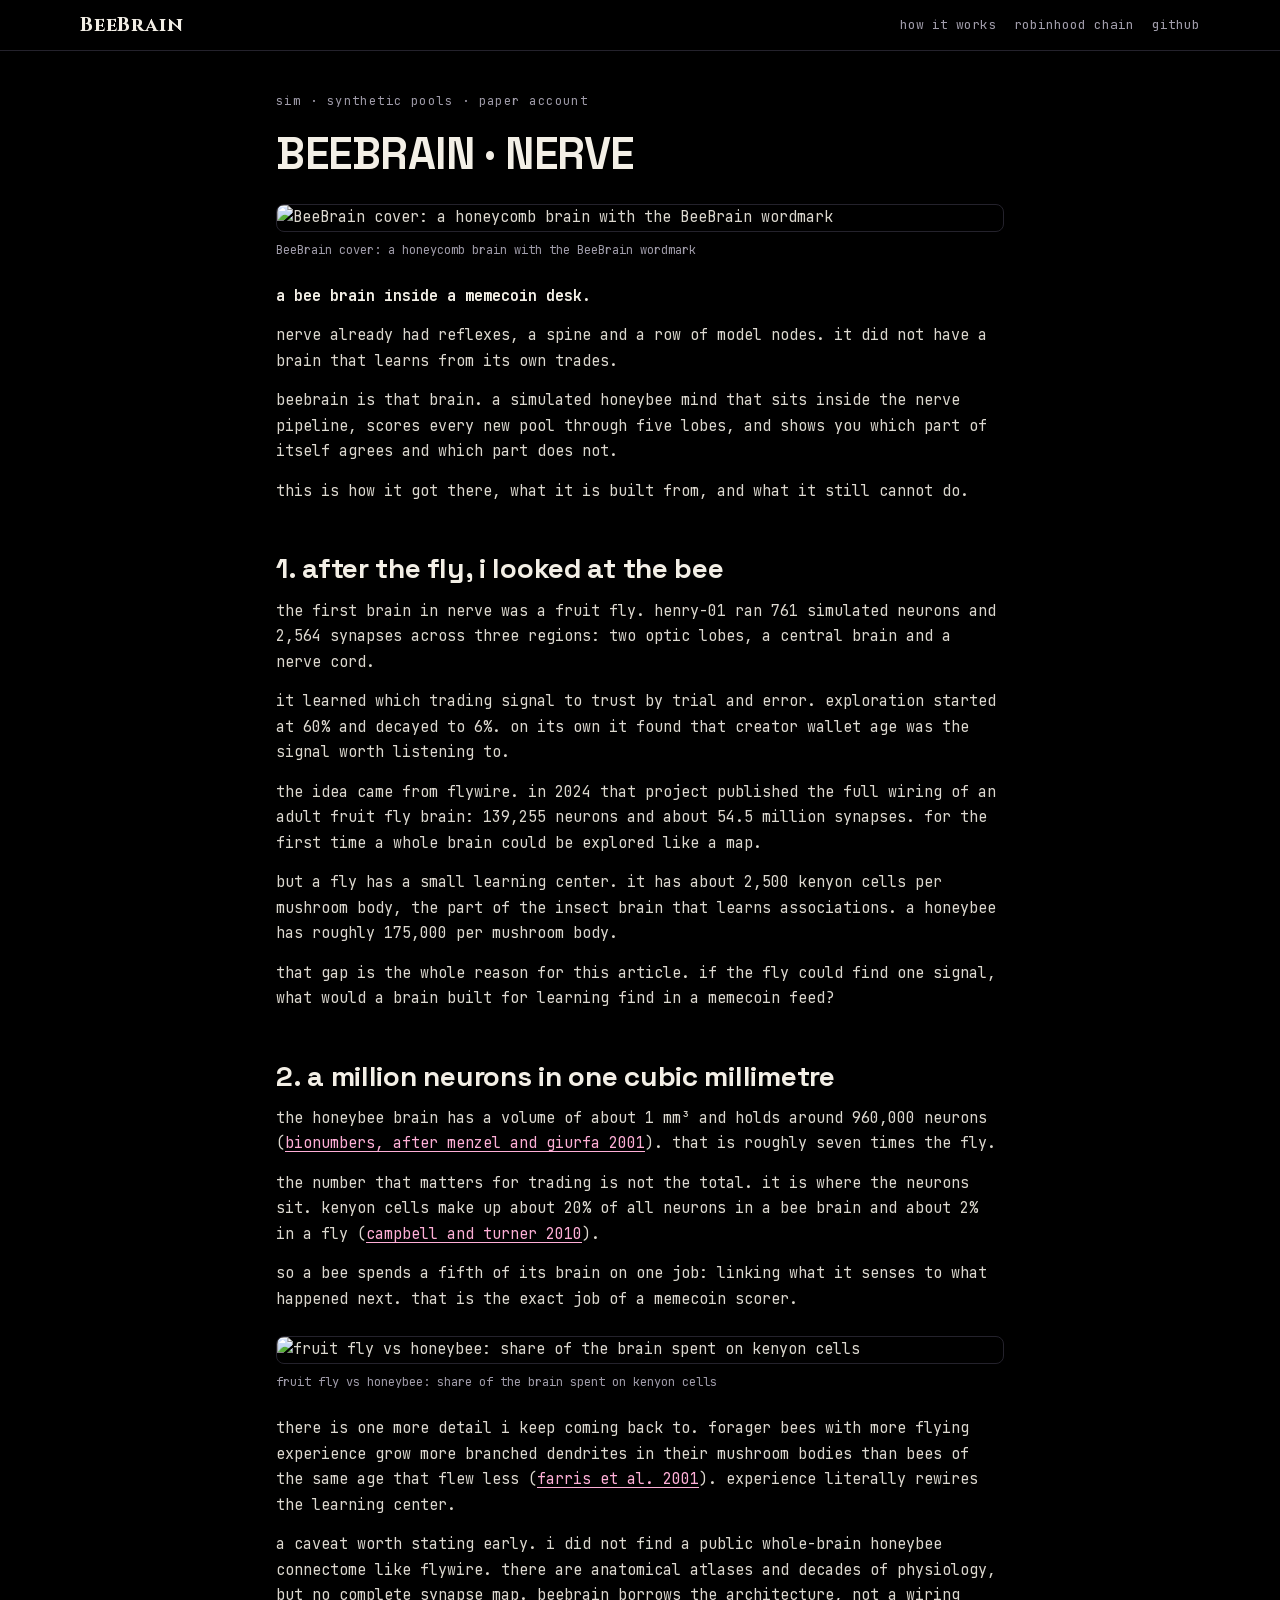
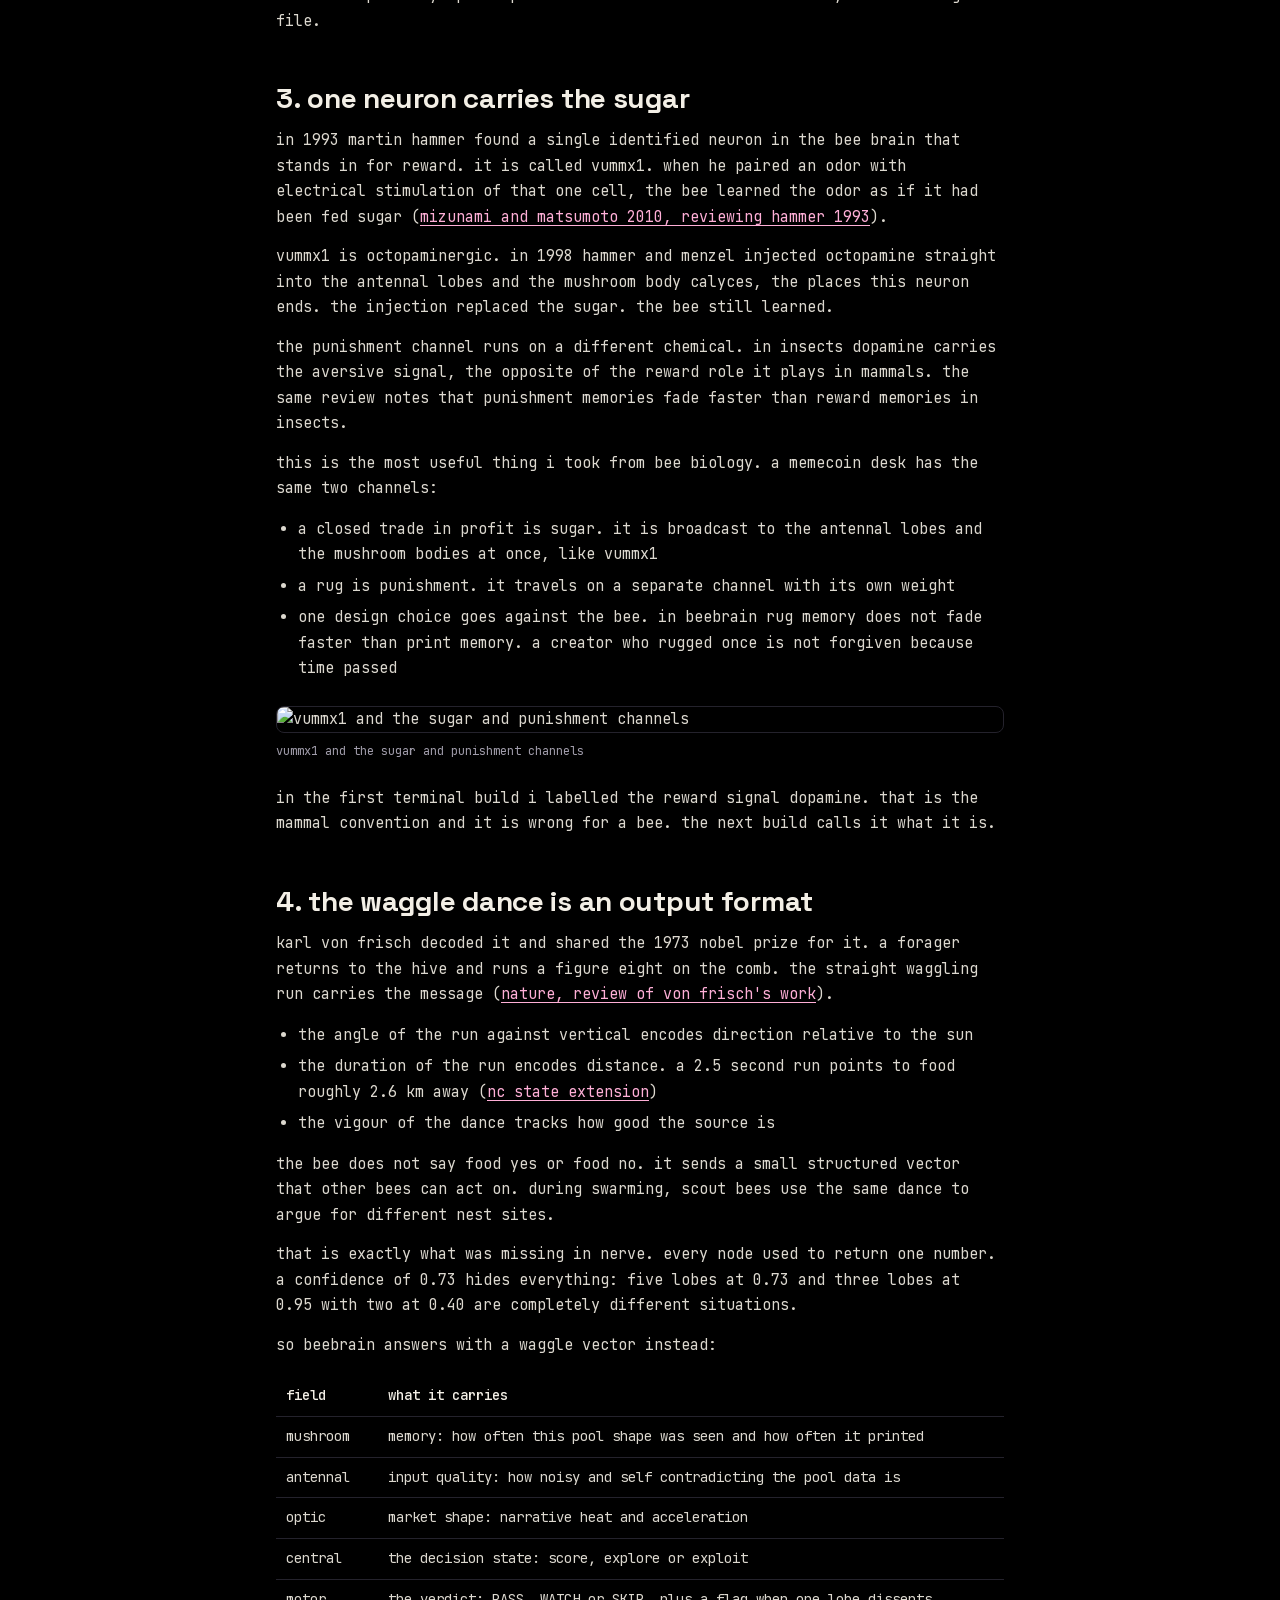
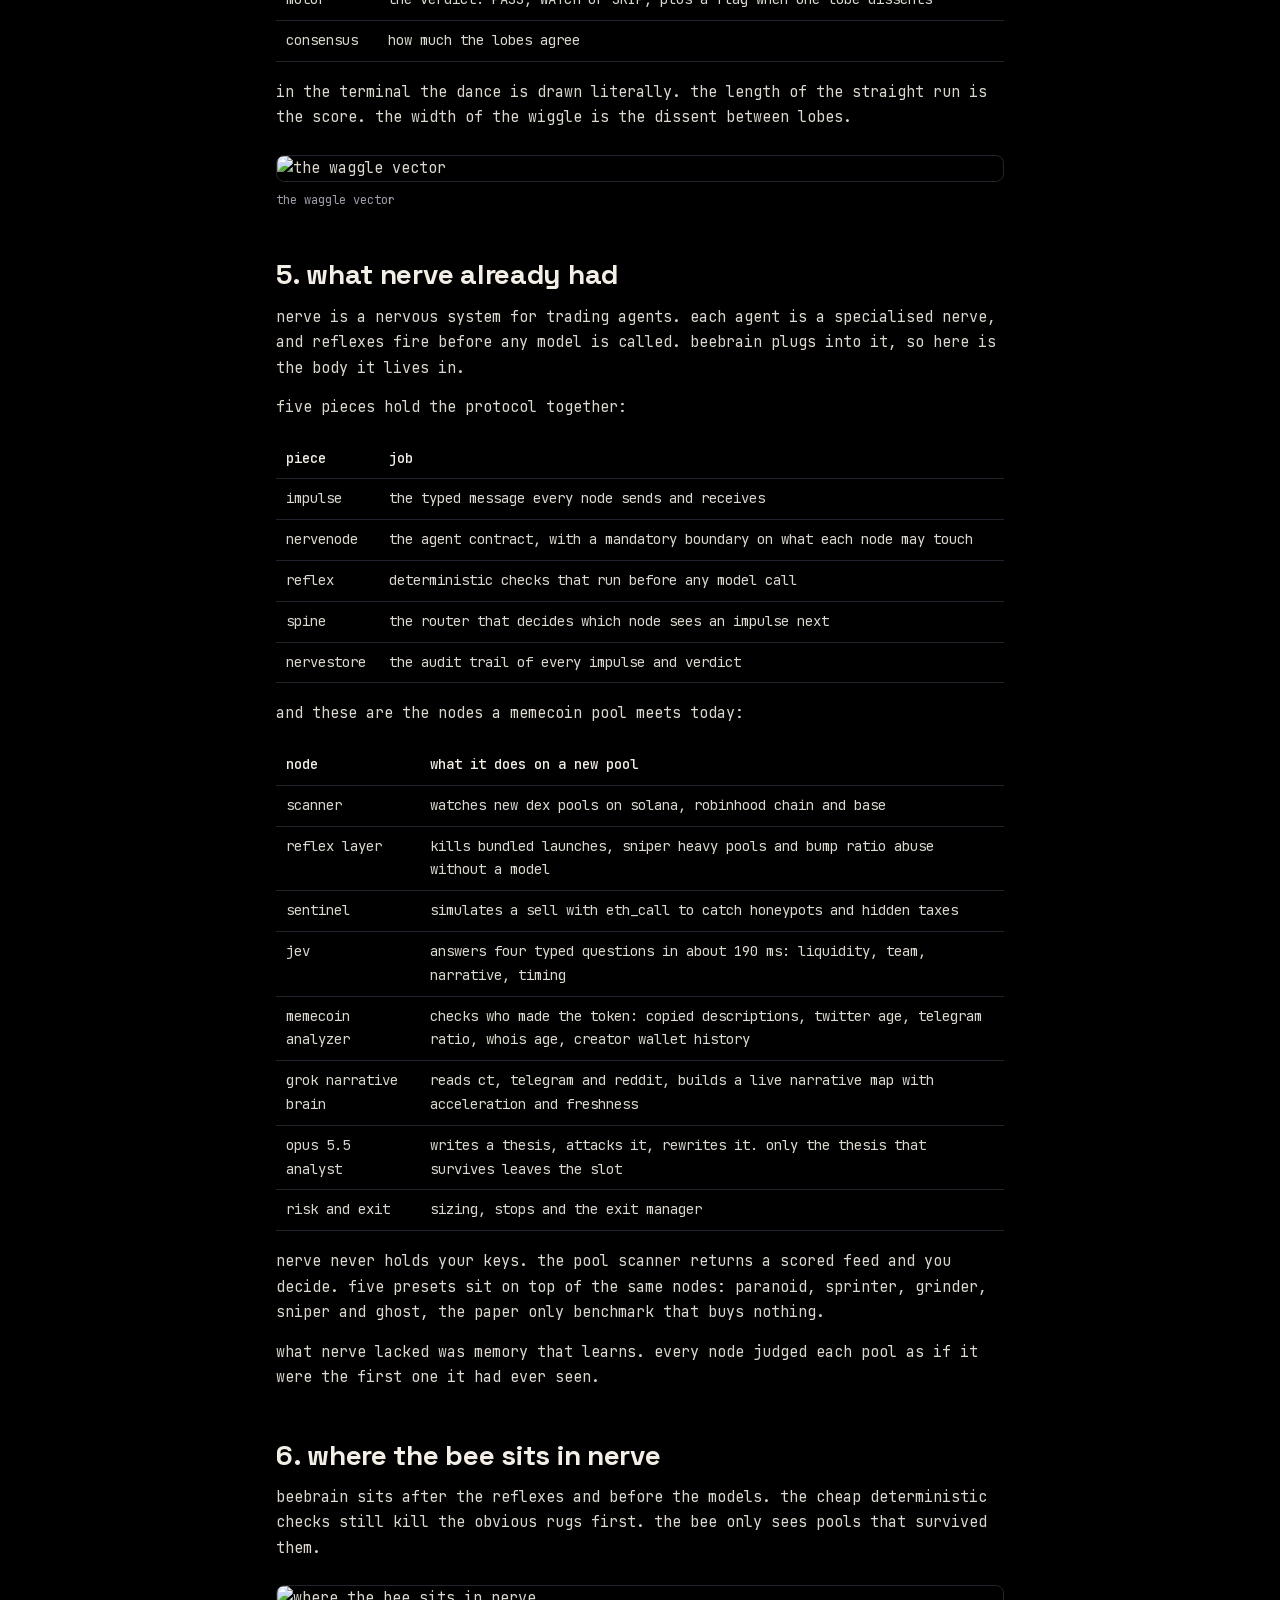
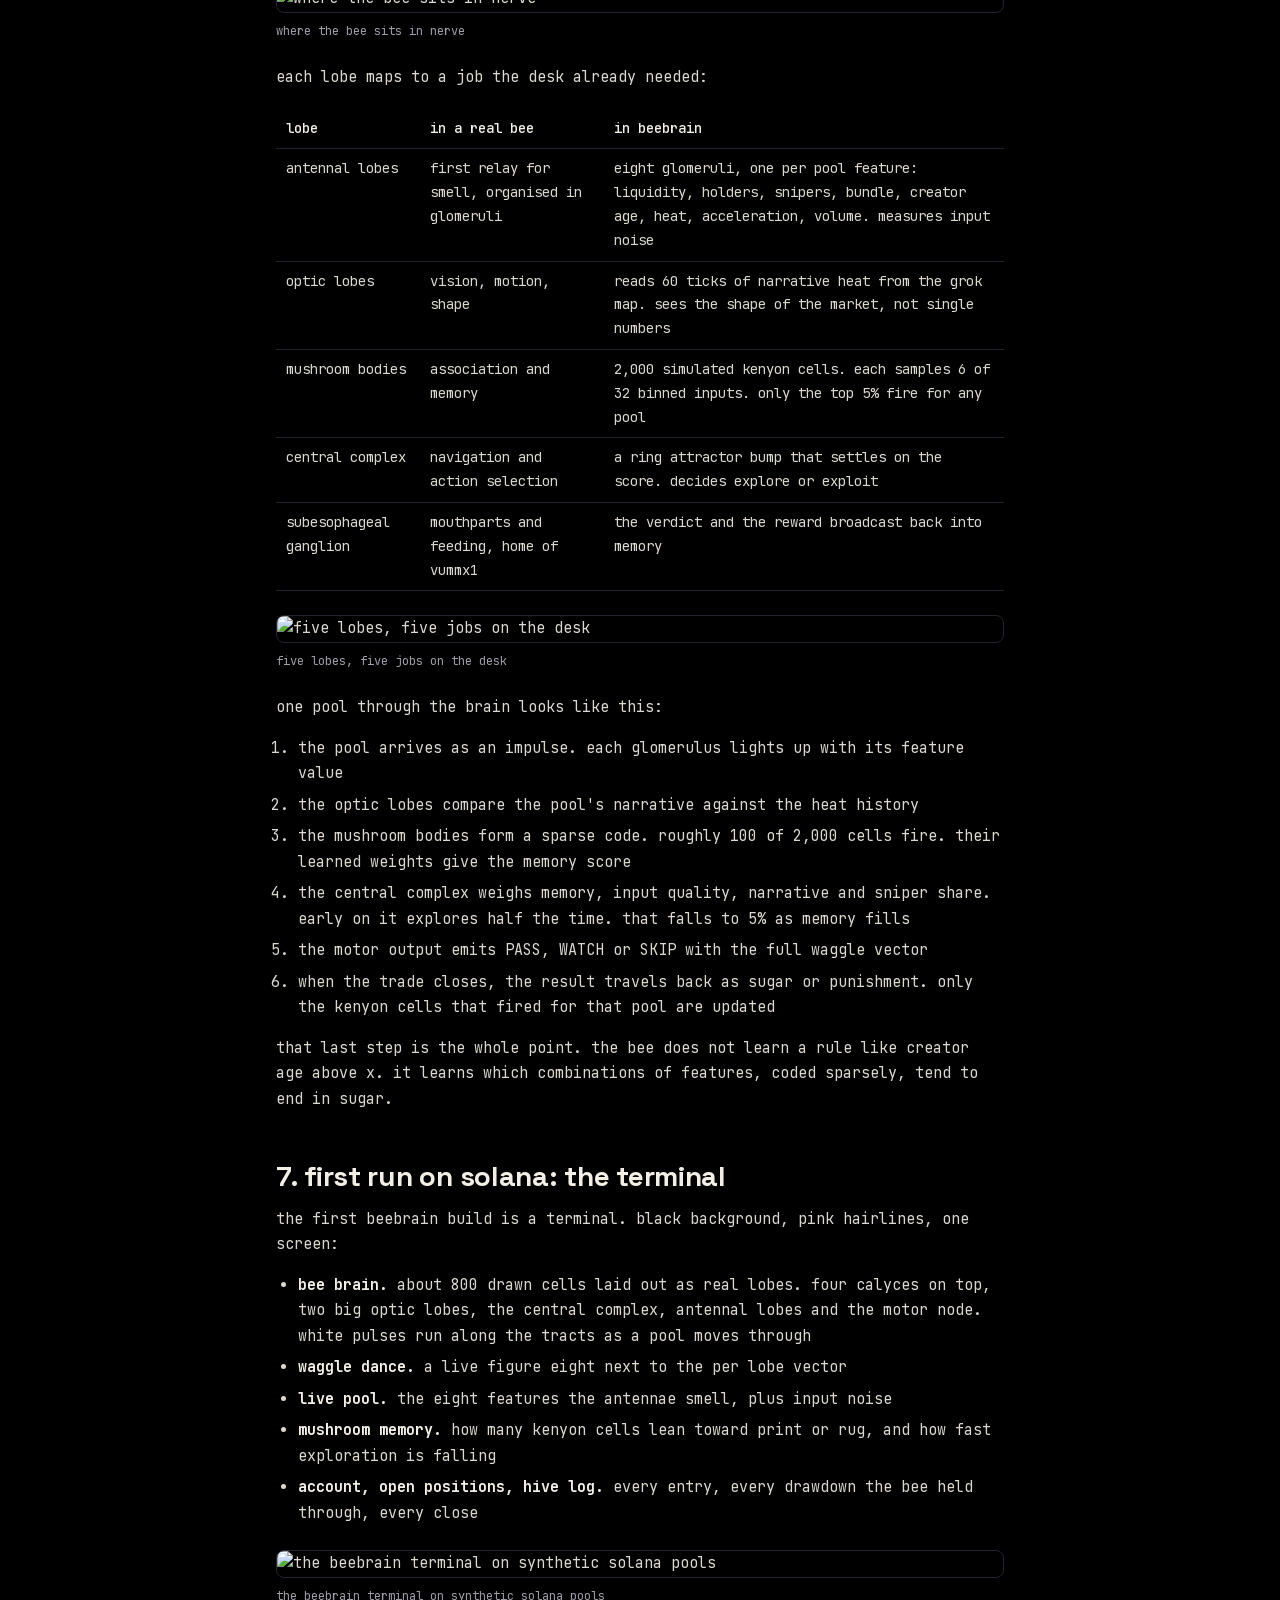
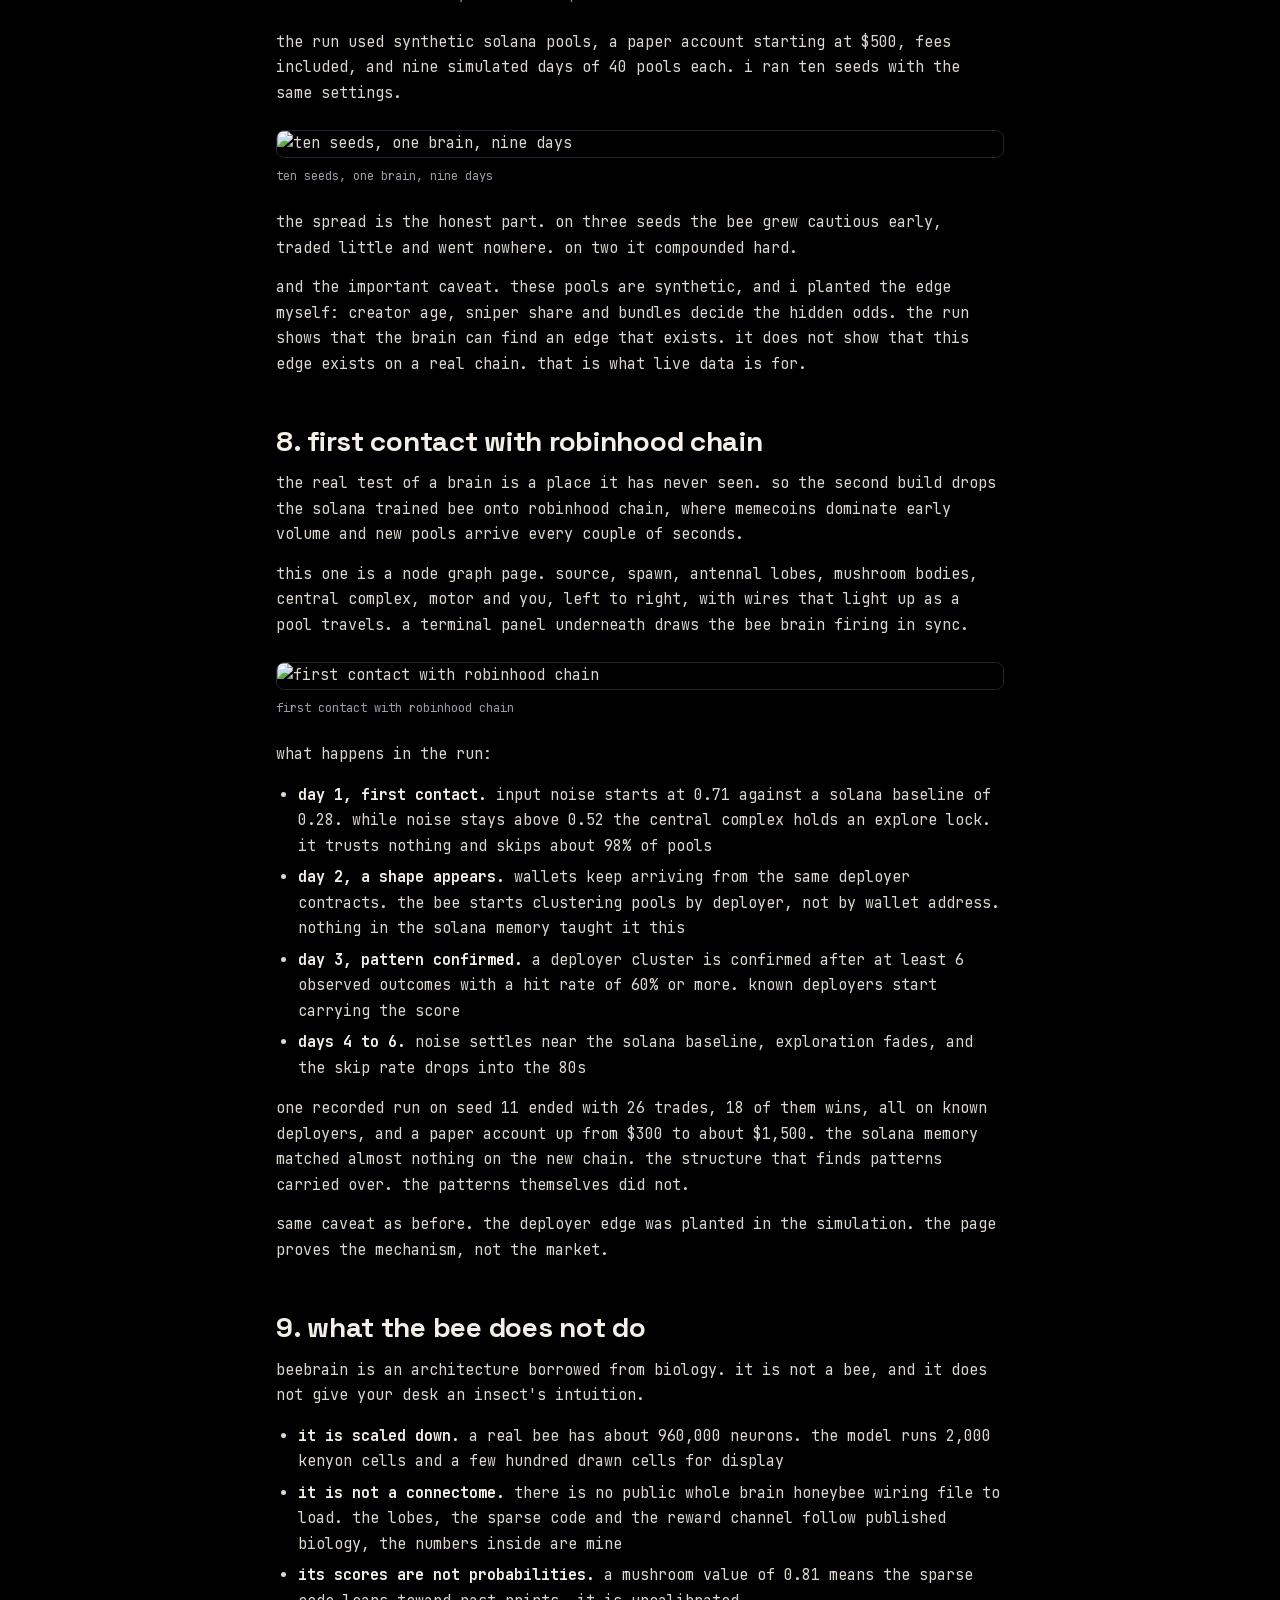
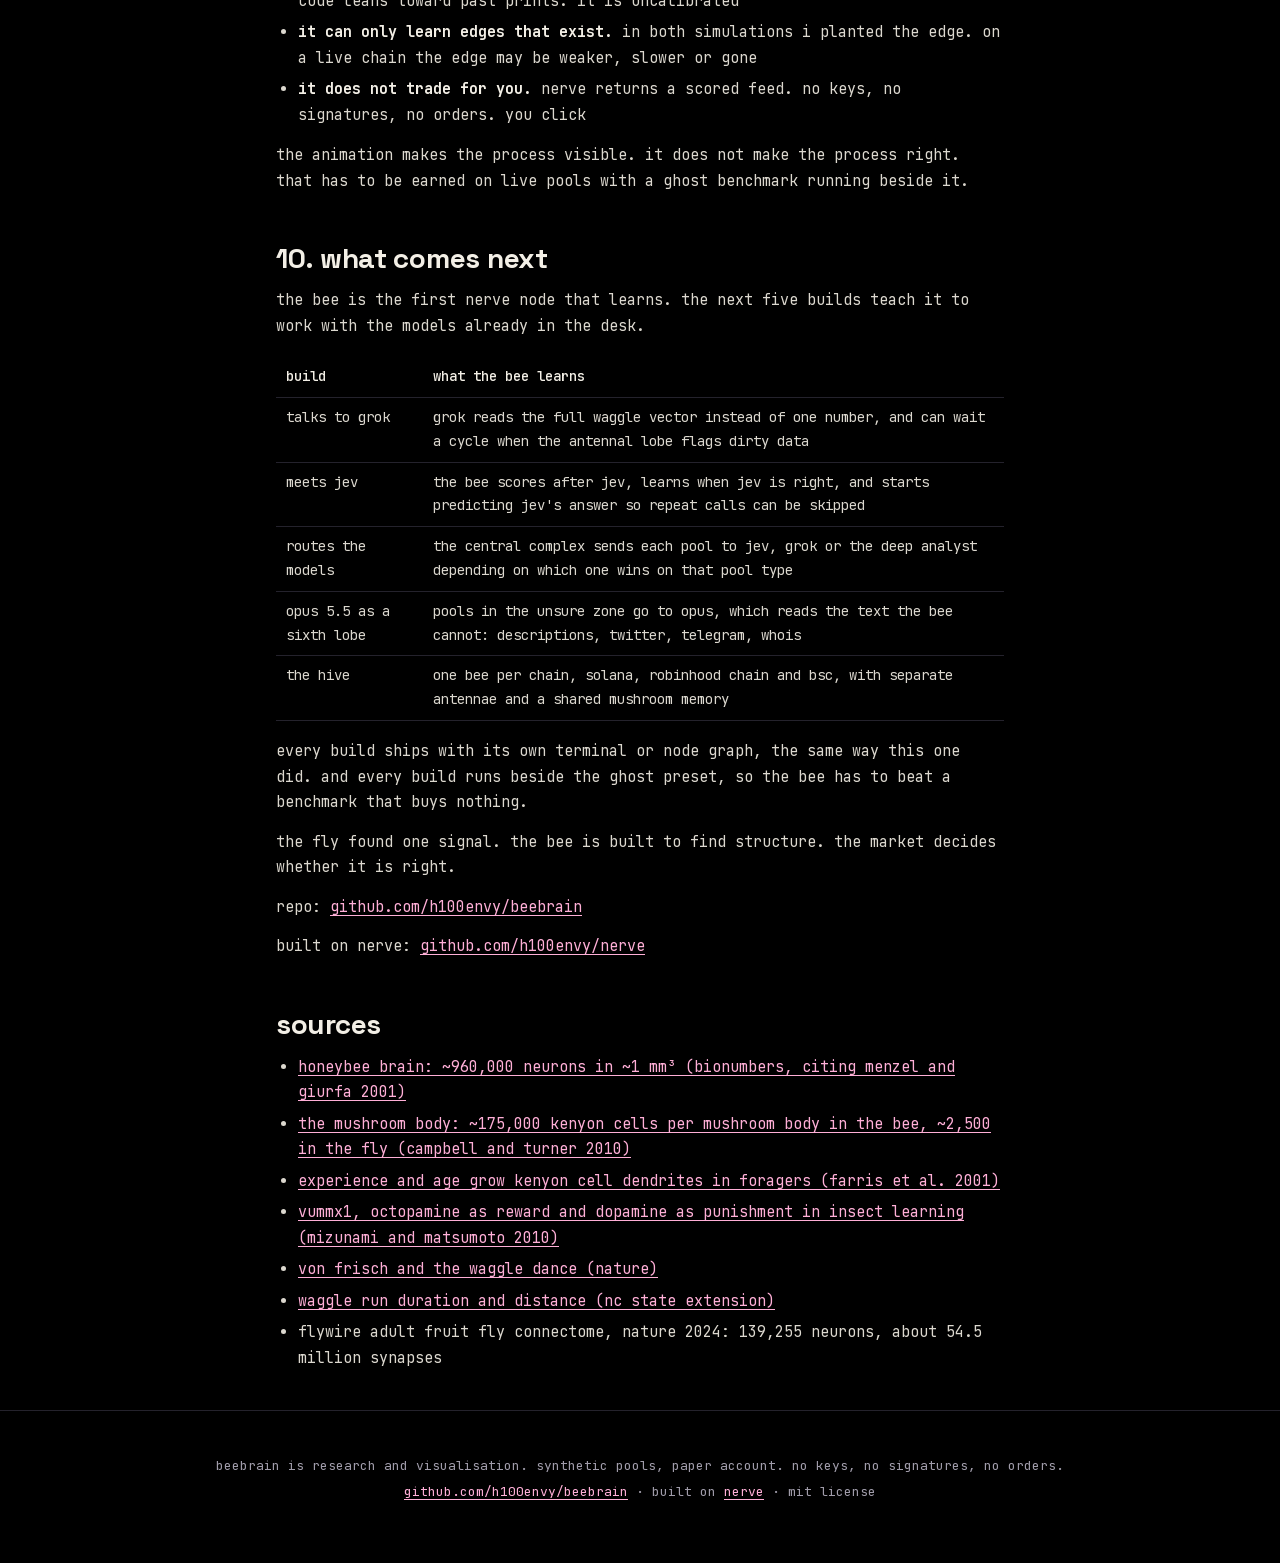
==== web/article/index.html @ fcd75af9 "add the static site web/index.html landing page with the 3d video (720p default, 1080p on wide scree" ====
<!doctype html>
<html lang="en">
<head>
<meta charset="utf-8">
<meta name="viewport" content="width=device-width, initial-scale=1">
<title>the article · BeeBrain · NERVE</title>
<meta name="description" content="a honeybee brain, simulated, scoring memecoin pools inside nerve">
<meta name="theme-color" content="#000000">
<link rel="canonical" href="https://BEEBRAIN_DOMAIN/article/">
<meta property="og:type" content="article">
<meta property="og:site_name" content="BeeBrain">
<meta property="og:title" content="BeeBrain · NERVE">
<meta property="og:description" content="a honeybee brain, simulated, scoring memecoin pools inside nerve">
<meta property="og:url" content="https://BEEBRAIN_DOMAIN/article/">
<meta property="og:image" content="https://BEEBRAIN_DOMAIN/assets/brand/cover.png">
<meta property="og:image:width" content="1500">
<meta property="og:image:height" content="600">
<meta property="og:image:alt" content="a honeycomb brain with the BeeBrain wordmark">
<meta name="twitter:card" content="summary_large_image">
<meta name="twitter:title" content="BeeBrain · NERVE">
<meta name="twitter:description" content="a honeybee brain, simulated, scoring memecoin pools inside nerve">
<meta name="twitter:image" content="https://BEEBRAIN_DOMAIN/assets/brand/cover.png">
<link rel="icon" href="../assets/brand/favicon.ico" sizes="any">
<link rel="icon" type="image/png" sizes="32x32" href="../assets/brand/favicon-32.png">
<link rel="apple-touch-icon" href="../assets/brand/apple-touch-icon.png">
<link rel="preload" href="../assets/fonts/jetbrainsmono-latin.woff2" as="font" type="font/woff2" crossorigin>
<link rel="stylesheet" href="../assets/fonts/fonts.css">
<link rel="stylesheet" href="../assets/site.css">
</head>
<body class="article">
<a class="skip" href="#main">skip to the article</a>
<header class="bar">
  <a class="mark" href="../">BeeBrain</a>
  <nav aria-label="site">
    <a href="../#how">how it works</a>
    <a href="../robinhood/">robinhood chain</a>
    <a href="https://github.com/h100envy/beebrain">github</a>
  </nav>
</header>
<main id="main">
<p class="sim-tag">sim · synthetic pools · paper account</p>
<article class="prose">
<h1 id="beebrain-nerve">BEEBRAIN · NERVE</h1>
<figure><img src="../assets/brand/cover.png" alt="BeeBrain cover: a honeycomb brain with the BeeBrain wordmark" loading="lazy"><figcaption>BeeBrain cover: a honeycomb brain with the BeeBrain wordmark</figcaption></figure>
<p><strong>a bee brain inside a memecoin desk.</strong></p>
<p>nerve already had reflexes, a spine and a row of model nodes. it did not have a brain that learns from its own trades.</p>
<p>beebrain is that brain. a simulated honeybee mind that sits inside the nerve pipeline, scores every new pool through five lobes, and shows you which part of itself agrees and which part does not.</p>
<p>this is how it got there, what it is built from, and what it still cannot do.</p>
<h2 id="1-after-the-fly-i-looked-at-the-bee">1. after the fly, i looked at the bee</h2>
<p>the first brain in nerve was a fruit fly. henry-01 ran 761 simulated neurons and 2,564 synapses across three regions: two optic lobes, a central brain and a nerve cord.</p>
<p>it learned which trading signal to trust by trial and error. exploration started at 60% and decayed to 6%. on its own it found that creator wallet age was the signal worth listening to.</p>
<p>the idea came from flywire. in 2024 that project published the full wiring of an adult fruit fly brain: 139,255 neurons and about 54.5 million synapses. for the first time a whole brain could be explored like a map.</p>
<p>but a fly has a small learning center. it has about 2,500 kenyon cells per mushroom body, the part of the insect brain that learns associations. a honeybee has roughly 175,000 per mushroom body.</p>
<p>that gap is the whole reason for this article. if the fly could find one signal, what would a brain built for learning find in a memecoin feed?</p>
<h2 id="2-a-million-neurons-in-one-cubic-millimetre">2. a million neurons in one cubic millimetre</h2>
<p>the honeybee brain has a volume of about 1 mm³ and holds around 960,000 neurons (<a href="https://bionumbers.hms.harvard.edu/bionumber.aspx?id=109328">bionumbers, after menzel and giurfa 2001</a>). that is roughly seven times the fly.</p>
<p>the number that matters for trading is not the total. it is where the neurons sit. kenyon cells make up about 20% of all neurons in a bee brain and about 2% in a fly (<a href="https://repository.cshl.edu/id/eprint/15381/">campbell and turner 2010</a>).</p>
<p>so a bee spends a fifth of its brain on one job: linking what it senses to what happened next. that is the exact job of a memecoin scorer.</p>
<figure><img src="../assets/article/01-fly-vs-bee.png" alt="fruit fly vs honeybee: share of the brain spent on kenyon cells" loading="lazy"><figcaption>fruit fly vs honeybee: share of the brain spent on kenyon cells</figcaption></figure>
<p>there is one more detail i keep coming back to. forager bees with more flying experience grow more branched dendrites in their mushroom bodies than bees of the same age that flew less (<a href="https://pmc.ncbi.nlm.nih.gov/articles/PMC6763189">farris et al. 2001</a>). experience literally rewires the learning center.</p>
<p>a caveat worth stating early. i did not find a public whole-brain honeybee connectome like flywire. there are anatomical atlases and decades of physiology, but no complete synapse map. beebrain borrows the architecture, not a wiring file.</p>
<h2 id="3-one-neuron-carries-the-sugar">3. one neuron carries the sugar</h2>
<p>in 1993 martin hammer found a single identified neuron in the bee brain that stands in for reward. it is called vummx1. when he paired an odor with electrical stimulation of that one cell, the bee learned the odor as if it had been fed sugar (<a href="https://www.frontiersin.org/journals/behavioral-neuroscience/articles/10.3389/fnbeh.2010.00172/pdf">mizunami and matsumoto 2010, reviewing hammer 1993</a>).</p>
<p>vummx1 is octopaminergic. in 1998 hammer and menzel injected octopamine straight into the antennal lobes and the mushroom body calyces, the places this neuron ends. the injection replaced the sugar. the bee still learned.</p>
<p>the punishment channel runs on a different chemical. in insects dopamine carries the aversive signal, the opposite of the reward role it plays in mammals. the same review notes that punishment memories fade faster than reward memories in insects.</p>
<p>this is the most useful thing i took from bee biology. a memecoin desk has the same two channels:</p>
<ul><li>a closed trade in profit is sugar. it is broadcast to the antennal lobes and the mushroom bodies at once, like vummx1</li><li>a rug is punishment. it travels on a separate channel with its own weight</li><li>one design choice goes against the bee. in beebrain rug memory does not fade faster than print memory. a creator who rugged once is not forgiven because time passed</li></ul>
<figure><img src="../assets/article/03-reward-channels.png" alt="vummx1 and the sugar and punishment channels" loading="lazy"><figcaption>vummx1 and the sugar and punishment channels</figcaption></figure>
<p>in the first terminal build i labelled the reward signal dopamine. that is the mammal convention and it is wrong for a bee. the next build calls it what it is.</p>
<h2 id="4-the-waggle-dance-is-an-output-format">4. the waggle dance is an output format</h2>
<p>karl von frisch decoded it and shared the 1973 nobel prize for it. a forager returns to the hive and runs a figure eight on the comb. the straight waggling run carries the message (<a href="https://www.nature.com/articles/533032a">nature, review of von frisch's work</a>).</p>
<ul><li>the angle of the run against vertical encodes direction relative to the sun</li><li>the duration of the run encodes distance. a 2.5 second run points to food roughly 2.6 km away (<a href="https://content.ces.ncsu.edu/honey-bee-dance-language">nc state extension</a>)</li><li>the vigour of the dance tracks how good the source is</li></ul>
<p>the bee does not say food yes or food no. it sends a small structured vector that other bees can act on. during swarming, scout bees use the same dance to argue for different nest sites.</p>
<p>that is exactly what was missing in nerve. every node used to return one number. a confidence of 0.73 hides everything: five lobes at 0.73 and three lobes at 0.95 with two at 0.40 are completely different situations.</p>
<p>so beebrain answers with a waggle vector instead:</p>
<div class="table"><table><thead><tr><th scope="col">field</th><th scope="col">what it carries</th></tr></thead><tbody><tr><td>mushroom</td><td>memory: how often this pool shape was seen and how often it printed</td></tr><tr><td>antennal</td><td>input quality: how noisy and self contradicting the pool data is</td></tr><tr><td>optic</td><td>market shape: narrative heat and acceleration</td></tr><tr><td>central</td><td>the decision state: score, explore or exploit</td></tr><tr><td>motor</td><td>the verdict: PASS, WATCH or SKIP, plus a flag when one lobe dissents</td></tr><tr><td>consensus</td><td>how much the lobes agree</td></tr></tbody></table></div>
<p>in the terminal the dance is drawn literally. the length of the straight run is the score. the width of the wiggle is the dissent between lobes.</p>
<figure><img src="../assets/article/04-waggle-vector.png" alt="the waggle vector" loading="lazy"><figcaption>the waggle vector</figcaption></figure>
<h2 id="5-what-nerve-already-had">5. what nerve already had</h2>
<p>nerve is a nervous system for trading agents. each agent is a specialised nerve, and reflexes fire before any model is called. beebrain plugs into it, so here is the body it lives in.</p>
<p>five pieces hold the protocol together:</p>
<div class="table"><table><thead><tr><th scope="col">piece</th><th scope="col">job</th></tr></thead><tbody><tr><td>impulse</td><td>the typed message every node sends and receives</td></tr><tr><td>nervenode</td><td>the agent contract, with a mandatory boundary on what each node may touch</td></tr><tr><td>reflex</td><td>deterministic checks that run before any model call</td></tr><tr><td>spine</td><td>the router that decides which node sees an impulse next</td></tr><tr><td>nervestore</td><td>the audit trail of every impulse and verdict</td></tr></tbody></table></div>
<p>and these are the nodes a memecoin pool meets today:</p>
<div class="table"><table><thead><tr><th scope="col">node</th><th scope="col">what it does on a new pool</th></tr></thead><tbody><tr><td>scanner</td><td>watches new dex pools on solana, robinhood chain and base</td></tr><tr><td>reflex layer</td><td>kills bundled launches, sniper heavy pools and bump ratio abuse without a model</td></tr><tr><td>sentinel</td><td>simulates a sell with eth_call to catch honeypots and hidden taxes</td></tr><tr><td>jev</td><td>answers four typed questions in about 190 ms: liquidity, team, narrative, timing</td></tr><tr><td>memecoin analyzer</td><td>checks who made the token: copied descriptions, twitter age, telegram ratio, whois age, creator wallet history</td></tr><tr><td>grok narrative brain</td><td>reads ct, telegram and reddit, builds a live narrative map with acceleration and freshness</td></tr><tr><td>opus 5.5 analyst</td><td>writes a thesis, attacks it, rewrites it. only the thesis that survives leaves the slot</td></tr><tr><td>risk and exit</td><td>sizing, stops and the exit manager</td></tr></tbody></table></div>
<p>nerve never holds your keys. the pool scanner returns a scored feed and you decide. five presets sit on top of the same nodes: paranoid, sprinter, grinder, sniper and ghost, the paper only benchmark that buys nothing.</p>
<p>what nerve lacked was memory that learns. every node judged each pool as if it were the first one it had ever seen.</p>
<h2 id="6-where-the-bee-sits-in-nerve">6. where the bee sits in nerve</h2>
<p>beebrain sits after the reflexes and before the models. the cheap deterministic checks still kill the obvious rugs first. the bee only sees pools that survived them.</p>
<figure><img src="../assets/article/05-pipeline.png" alt="where the bee sits in nerve" loading="lazy"><figcaption>where the bee sits in nerve</figcaption></figure>
<p>each lobe maps to a job the desk already needed:</p>
<div class="table"><table><thead><tr><th scope="col">lobe</th><th scope="col">in a real bee</th><th scope="col">in beebrain</th></tr></thead><tbody><tr><td>antennal lobes</td><td>first relay for smell, organised in glomeruli</td><td>eight glomeruli, one per pool feature: liquidity, holders, snipers, bundle, creator age, heat, acceleration, volume. measures input noise</td></tr><tr><td>optic lobes</td><td>vision, motion, shape</td><td>reads 60 ticks of narrative heat from the grok map. sees the shape of the market, not single numbers</td></tr><tr><td>mushroom bodies</td><td>association and memory</td><td>2,000 simulated kenyon cells. each samples 6 of 32 binned inputs. only the top 5% fire for any pool</td></tr><tr><td>central complex</td><td>navigation and action selection</td><td>a ring attractor bump that settles on the score. decides explore or exploit</td></tr><tr><td>subesophageal ganglion</td><td>mouthparts and feeding, home of vummx1</td><td>the verdict and the reward broadcast back into memory</td></tr></tbody></table></div>
<figure><img src="../assets/article/02-lobes.png" alt="five lobes, five jobs on the desk" loading="lazy"><figcaption>five lobes, five jobs on the desk</figcaption></figure>
<p>one pool through the brain looks like this:</p>
<ol><li>the pool arrives as an impulse. each glomerulus lights up with its feature value</li><li>the optic lobes compare the pool's narrative against the heat history</li><li>the mushroom bodies form a sparse code. roughly 100 of 2,000 cells fire. their learned weights give the memory score</li><li>the central complex weighs memory, input quality, narrative and sniper share. early on it explores half the time. that falls to 5% as memory fills</li><li>the motor output emits PASS, WATCH or SKIP with the full waggle vector</li><li>when the trade closes, the result travels back as sugar or punishment. only the kenyon cells that fired for that pool are updated</li></ol>
<p>that last step is the whole point. the bee does not learn a rule like creator age above x. it learns which combinations of features, coded sparsely, tend to end in sugar.</p>
<h2 id="7-first-run-on-solana-the-terminal">7. first run on solana: the terminal</h2>
<p>the first beebrain build is a terminal. black background, pink hairlines, one screen:</p>
<ul><li><strong>bee brain.</strong> about 800 drawn cells laid out as real lobes. four calyces on top, two big optic lobes, the central complex, antennal lobes and the motor node. white pulses run along the tracts as a pool moves through</li><li><strong>waggle dance.</strong> a live figure eight next to the per lobe vector</li><li><strong>live pool.</strong> the eight features the antennae smell, plus input noise</li><li><strong>mushroom memory.</strong> how many kenyon cells lean toward print or rug, and how fast exploration is falling</li><li><strong>account, open positions, hive log.</strong> every entry, every drawdown the bee held through, every close</li></ul>
<figure><img src="../assets/article/07-terminal-solana.png" alt="the beebrain terminal on synthetic solana pools" loading="lazy"><figcaption>the beebrain terminal on synthetic solana pools</figcaption></figure>
<p>the run used synthetic solana pools, a paper account starting at $500, fees included, and nine simulated days of 40 pools each. i ran ten seeds with the same settings.</p>
<figure><img src="../assets/article/06-solana-seeds.png" alt="ten seeds, one brain, nine days" loading="lazy"><figcaption>ten seeds, one brain, nine days</figcaption></figure>
<p>the spread is the honest part. on three seeds the bee grew cautious early, traded little and went nowhere. on two it compounded hard.</p>
<p>and the important caveat. these pools are synthetic, and i planted the edge myself: creator age, sniper share and bundles decide the hidden odds. the run shows that the brain can find an edge that exists. it does not show that this edge exists on a real chain. that is what live data is for.</p>
<h2 id="8-first-contact-with-robinhood-chain">8. first contact with robinhood chain</h2>
<p>the real test of a brain is a place it has never seen. so the second build drops the solana trained bee onto robinhood chain, where memecoins dominate early volume and new pools arrive every couple of seconds.</p>
<p>this one is a node graph page. source, spawn, antennal lobes, mushroom bodies, central complex, motor and you, left to right, with wires that light up as a pool travels. a terminal panel underneath draws the bee brain firing in sync.</p>
<figure><img src="../assets/article/08-robinhood-first-contact.png" alt="first contact with robinhood chain" loading="lazy"><figcaption>first contact with robinhood chain</figcaption></figure>
<p>what happens in the run:</p>
<ul><li><strong>day 1, first contact.</strong> input noise starts at 0.71 against a solana baseline of 0.28. while noise stays above 0.52 the central complex holds an explore lock. it trusts nothing and skips about 98% of pools</li><li><strong>day 2, a shape appears.</strong> wallets keep arriving from the same deployer contracts. the bee starts clustering pools by deployer, not by wallet address. nothing in the solana memory taught it this</li><li><strong>day 3, pattern confirmed.</strong> a deployer cluster is confirmed after at least 6 observed outcomes with a hit rate of 60% or more. known deployers start carrying the score</li><li><strong>days 4 to 6.</strong> noise settles near the solana baseline, exploration fades, and the skip rate drops into the 80s</li></ul>
<p>one recorded run on seed 11 ended with 26 trades, 18 of them wins, all on known deployers, and a paper account up from $300 to about $1,500. the solana memory matched almost nothing on the new chain. the structure that finds patterns carried over. the patterns themselves did not.</p>
<p>same caveat as before. the deployer edge was planted in the simulation. the page proves the mechanism, not the market.</p>
<h2 id="9-what-the-bee-does-not-do">9. what the bee does not do</h2>
<p>beebrain is an architecture borrowed from biology. it is not a bee, and it does not give your desk an insect's intuition.</p>
<ul><li><strong>it is scaled down.</strong> a real bee has about 960,000 neurons. the model runs 2,000 kenyon cells and a few hundred drawn cells for display</li><li><strong>it is not a connectome.</strong> there is no public whole brain honeybee wiring file to load. the lobes, the sparse code and the reward channel follow published biology, the numbers inside are mine</li><li><strong>its scores are not probabilities.</strong> a mushroom value of 0.81 means the sparse code leans toward past prints. it is uncalibrated</li><li><strong>it can only learn edges that exist.</strong> in both simulations i planted the edge. on a live chain the edge may be weaker, slower or gone</li><li><strong>it does not trade for you.</strong> nerve returns a scored feed. no keys, no signatures, no orders. you click</li></ul>
<p>the animation makes the process visible. it does not make the process right. that has to be earned on live pools with a ghost benchmark running beside it.</p>
<h2 id="10-what-comes-next">10. what comes next</h2>
<p>the bee is the first nerve node that learns. the next five builds teach it to work with the models already in the desk.</p>
<div class="table"><table><thead><tr><th scope="col">build</th><th scope="col">what the bee learns</th></tr></thead><tbody><tr><td>talks to grok</td><td>grok reads the full waggle vector instead of one number, and can wait a cycle when the antennal lobe flags dirty data</td></tr><tr><td>meets jev</td><td>the bee scores after jev, learns when jev is right, and starts predicting jev's answer so repeat calls can be skipped</td></tr><tr><td>routes the models</td><td>the central complex sends each pool to jev, grok or the deep analyst depending on which one wins on that pool type</td></tr><tr><td>opus 5.5 as a sixth lobe</td><td>pools in the unsure zone go to opus, which reads the text the bee cannot: descriptions, twitter, telegram, whois</td></tr><tr><td>the hive</td><td>one bee per chain, solana, robinhood chain and bsc, with separate antennae and a shared mushroom memory</td></tr></tbody></table></div>
<p>every build ships with its own terminal or node graph, the same way this one did. and every build runs beside the ghost preset, so the bee has to beat a benchmark that buys nothing.</p>
<p>the fly found one signal. the bee is built to find structure. the market decides whether it is right.</p>
<p>repo: <a href="https://github.com/h100envy/beebrain">github.com/h100envy/beebrain</a></p>
<p>built on nerve: <a href="https://github.com/h100envy/nerve">github.com/h100envy/nerve</a></p>
<h2 id="sources">sources</h2>
<ul><li><a href="https://bionumbers.hms.harvard.edu/bionumber.aspx?id=109328">honeybee brain: ~960,000 neurons in ~1 mm³ (bionumbers, citing menzel and giurfa 2001)</a></li><li><a href="https://repository.cshl.edu/id/eprint/15381/">the mushroom body: ~175,000 kenyon cells per mushroom body in the bee, ~2,500 in the fly (campbell and turner 2010)</a></li><li><a href="https://pmc.ncbi.nlm.nih.gov/articles/PMC6763189">experience and age grow kenyon cell dendrites in foragers (farris et al. 2001)</a></li><li><a href="https://www.frontiersin.org/journals/behavioral-neuroscience/articles/10.3389/fnbeh.2010.00172/pdf">vummx1, octopamine as reward and dopamine as punishment in insect learning (mizunami and matsumoto 2010)</a></li><li><a href="https://www.nature.com/articles/533032a">von frisch and the waggle dance (nature)</a></li><li><a href="https://content.ces.ncsu.edu/honey-bee-dance-language">waggle run duration and distance (nc state extension)</a></li><li>flywire adult fruit fly connectome, nature 2024: 139,255 neurons, about 54.5 million synapses</li></ul>
</article>
</main>
<footer class="foot">
  <p>beebrain is research and visualisation. synthetic pools, paper account. no keys, no signatures, no orders.</p>
  <p><a href="https://github.com/h100envy/beebrain">github.com/h100envy/beebrain</a> · built on <a href="https://github.com/h100envy/nerve">nerve</a> · mit license</p>
</footer>
</body>
</html>
---- web/assets/fonts/fonts.css ----
/* self hosted, latin subset. licenses: OFL-*.txt in this folder */
@font-face{font-family:"Cinzel";font-style:normal;font-weight:400 900;font-display:swap;src:url("cinzel-latin.woff2") format("woff2")}
@font-face{font-family:"Space Grotesk";font-style:normal;font-weight:300 700;font-display:swap;src:url("spacegrotesk-latin.woff2") format("woff2")}
@font-face{font-family:"JetBrains Mono";font-style:normal;font-weight:100 800;font-display:swap;src:url("jetbrainsmono-latin.woff2") format("woff2")}
---- web/assets/site.css ----
/* beebrain site. black, pink, soft pink, amber, bone. no framework. */
:root {
  --bg: #000;
  --panel: #0b0b0f;
  --line: #24222c;
  --pink: #ff4fa3;
  --pink-soft: #ffafd7;
  --amber: #ffb04a;
  --bone: #f3efe6;
  --text: #dcd8cf;
  --dim: #a09caa;
  --faint: #6f6b78;
  --green: #3fe08a;
  --red: #ff6b7e;
  --mono: "JetBrains Mono", ui-monospace, Menlo, Consolas, monospace;
  --sans: "Space Grotesk", system-ui, -apple-system, sans-serif;
  --serif: "Cinzel", Georgia, serif;
  --w: 1120px;
  color-scheme: dark;
}

*, *::before, *::after { box-sizing: border-box; }
html { -webkit-text-size-adjust: 100%; scroll-behavior: smooth; }
body {
  margin: 0; background: var(--bg); color: var(--text);
  font: 15px/1.7 var(--mono); overflow-x: hidden;
}
img, video { max-width: 100%; height: auto; display: block; }
a { color: var(--pink-soft); text-underline-offset: 3px; text-decoration-thickness: 1px; }
a:hover { color: var(--pink); }
:focus-visible { outline: 2px solid var(--amber); outline-offset: 3px; border-radius: 2px; }
code { font-family: var(--mono); font-size: .92em; color: var(--pink-soft); }
h1, h2, h3 { font-family: var(--sans); color: var(--bone); letter-spacing: -.01em; line-height: 1.15; font-weight: 700; }
h2 { font-size: clamp(26px, 4vw, 36px); margin: 0 0 18px; }
h3 { font-size: 19px; margin: 0 0 6px; }
p { margin: 0 0 14px; }
strong { color: var(--bone); }

.skip { position: absolute; left: -9999px; top: 8px; background: var(--amber); color: #000; padding: 8px 12px; z-index: 10; }
.skip:focus { left: 8px; }

/* top bar */
.bar {
  position: sticky; top: 0; z-index: 5; display: flex; align-items: center; justify-content: space-between;
  gap: 16px; padding: 14px max(16px, calc((100% - var(--w)) / 2));
  background: rgba(0, 0, 0, .82); backdrop-filter: blur(8px); border-bottom: 1px solid var(--line);
}
.mark { font: 700 20px/1 var(--serif); letter-spacing: .04em; color: var(--bone); text-decoration: none; }
.bar nav { display: flex; gap: 18px; flex-wrap: wrap; justify-content: flex-end; }
.bar nav a { color: var(--dim); text-decoration: none; font-size: 13px; }
.bar nav a:hover { color: var(--bone); }

.wrap { max-width: var(--w); margin: 0 auto; padding: 0 16px; }
section { padding: 72px 0; border-top: 1px solid var(--line); }
.kicker { font-size: 12px; letter-spacing: .28em; text-transform: uppercase; color: var(--dim); margin: 0 0 10px; }
.sim-tag { font-size: 12px; letter-spacing: .12em; color: var(--dim); margin: 0; }

/* hero */
.hero { padding: 56px 0 40px; border-top: 0; }
.hero-grid { display: grid; grid-template-columns: 1.05fr .95fr; gap: 32px; align-items: center; }
.wordmark {
  font: 700 clamp(52px, 10vw, 112px)/1 var(--serif); letter-spacing: .02em; margin: 0 0 14px;
  background: linear-gradient(100deg, var(--bone) 0%, #d9d6e2 45%, var(--pink-soft) 75%, var(--pink) 100%);
  -webkit-background-clip: text; background-clip: text; color: transparent;
}
.tagline { font-size: 13px; letter-spacing: .34em; text-transform: uppercase; color: var(--dim); margin: 0 0 22px; }
.lede { font-size: 17px; color: var(--text); max-width: 34em; }
.lede b { color: var(--pink); font-weight: 500; }
.cta { display: flex; gap: 12px; flex-wrap: wrap; margin-top: 26px; }
.btn {
  display: inline-block; padding: 11px 18px; border: 1px solid var(--line); border-radius: 999px;
  color: var(--bone); text-decoration: none; font-size: 14px; background: var(--panel);
}
.btn:hover { border-color: var(--pink); color: var(--bone); }
.btn.primary { background: var(--pink); border-color: var(--pink); color: #000; font-weight: 700; }
.btn.primary:hover { background: var(--pink-soft); border-color: var(--pink-soft); color: #000; }
.hero-art img { width: 100%; max-width: 520px; margin-left: auto; filter: drop-shadow(0 0 60px rgba(255, 79, 163, .18)); }

.film { margin-top: 44px; }
.film figure { margin: 0; }
.frame { position: relative; border: 1px solid var(--line); border-radius: 10px; overflow: hidden; background: #000; aspect-ratio: 16 / 9; }
.frame video, .frame .poster { width: 100%; height: 100%; object-fit: cover; }
.frame .poster { display: none; }
.film figcaption { font-size: 13px; color: var(--dim); margin-top: 10px; }
@media (prefers-reduced-motion: reduce) {
  html { scroll-behavior: auto; }
  .frame video { display: none; }
  .frame .poster { display: block; }
}

/* blocks */
.four p { font-size: 17px; margin: 0 0 6px; color: var(--bone); }
.four p span { color: var(--dim); }
.lobes { display: grid; grid-template-columns: repeat(5, 1fr); gap: 12px; margin-top: 26px; }
.lobe { border: 1px solid var(--line); border-top: 3px solid var(--c, var(--pink)); border-radius: 8px; padding: 16px; background: var(--panel); }
.lobe p { font-size: 13px; color: var(--dim); margin: 0; }
.lobe .bee { color: var(--text); margin-bottom: 8px; }
.two { display: grid; grid-template-columns: 1fr 1fr; gap: 28px; align-items: start; }
pre { margin: 0; background: var(--panel); border: 1px solid var(--line); border-radius: 8px; padding: 16px; overflow-x: auto; font-size: 13px; line-height: 1.55; }
pre code { color: var(--text); font-size: 13px; }
figure { margin: 0; }
.shot { border: 1px solid var(--line); border-radius: 8px; }
.caveat { margin-top: 18px; padding: 14px 16px; border-left: 3px solid var(--amber); background: #120d05; color: var(--bone); }
.table { overflow-x: auto; margin: 18px 0; }
table { width: 100%; border-collapse: collapse; font-size: 14px; }
caption { text-align: left; color: var(--dim); font-size: 13px; padding-bottom: 8px; }
th, td { text-align: left; padding: 8px 10px; border-bottom: 1px solid var(--line); vertical-align: top; }
th { color: var(--bone); font-weight: 500; }
tr.up td:nth-child(2) { color: var(--green); }
tr.down td:nth-child(2) { color: var(--red); }
ul.plain { list-style: none; padding: 0; margin: 0; }
ul.plain li { padding: 10px 0; border-bottom: 1px solid var(--line); }
ul.plain li b { color: var(--bone); font-weight: 500; }
.links { display: flex; gap: 12px; flex-wrap: wrap; }

.foot { padding: 40px 16px 56px; text-align: center; color: var(--dim); font-size: 13px; border-top: 1px solid var(--line); }
.foot p { margin: 4px 0; }

/* article */
.article main { max-width: 760px; margin: 0 auto; padding: 40px 16px 24px; }
.prose h1 { font-size: clamp(30px, 5vw, 44px); margin: 18px 0 10px; }
.prose h2 { font-size: clamp(22px, 3.4vw, 28px); margin: 48px 0 14px; }
.prose img { border-radius: 8px; border: 1px solid var(--line); margin: 8px 0; }
.prose figure { margin: 24px 0; }
.prose figcaption { font-size: 12px; color: var(--dim); margin-top: 6px; }
.prose ul, .prose ol { padding-left: 22px; }
.prose li { margin: 6px 0; }

/* 404 */
.lost { min-height: 70vh; display: grid; place-content: center; text-align: center; padding: 16px; }
.lost h1 { font: 700 clamp(48px, 12vw, 96px)/1 var(--serif); margin: 0 0 12px; }

@media (max-width: 900px) {
  .hero-grid, .two { grid-template-columns: 1fr; }
  .hero-art { order: -1; }
  .hero-art img { margin: 0 auto; max-width: 340px; }
  .lobes { grid-template-columns: 1fr 1fr; }
}
@media (max-width: 480px) {
  body { font-size: 14px; }
  section { padding: 52px 0; }
  .lobes { grid-template-columns: 1fr; }
  .bar nav { gap: 12px; }
  .bar nav a { font-size: 12px; }
  .lede { font-size: 15px; }
  .tagline { letter-spacing: .2em; }
}
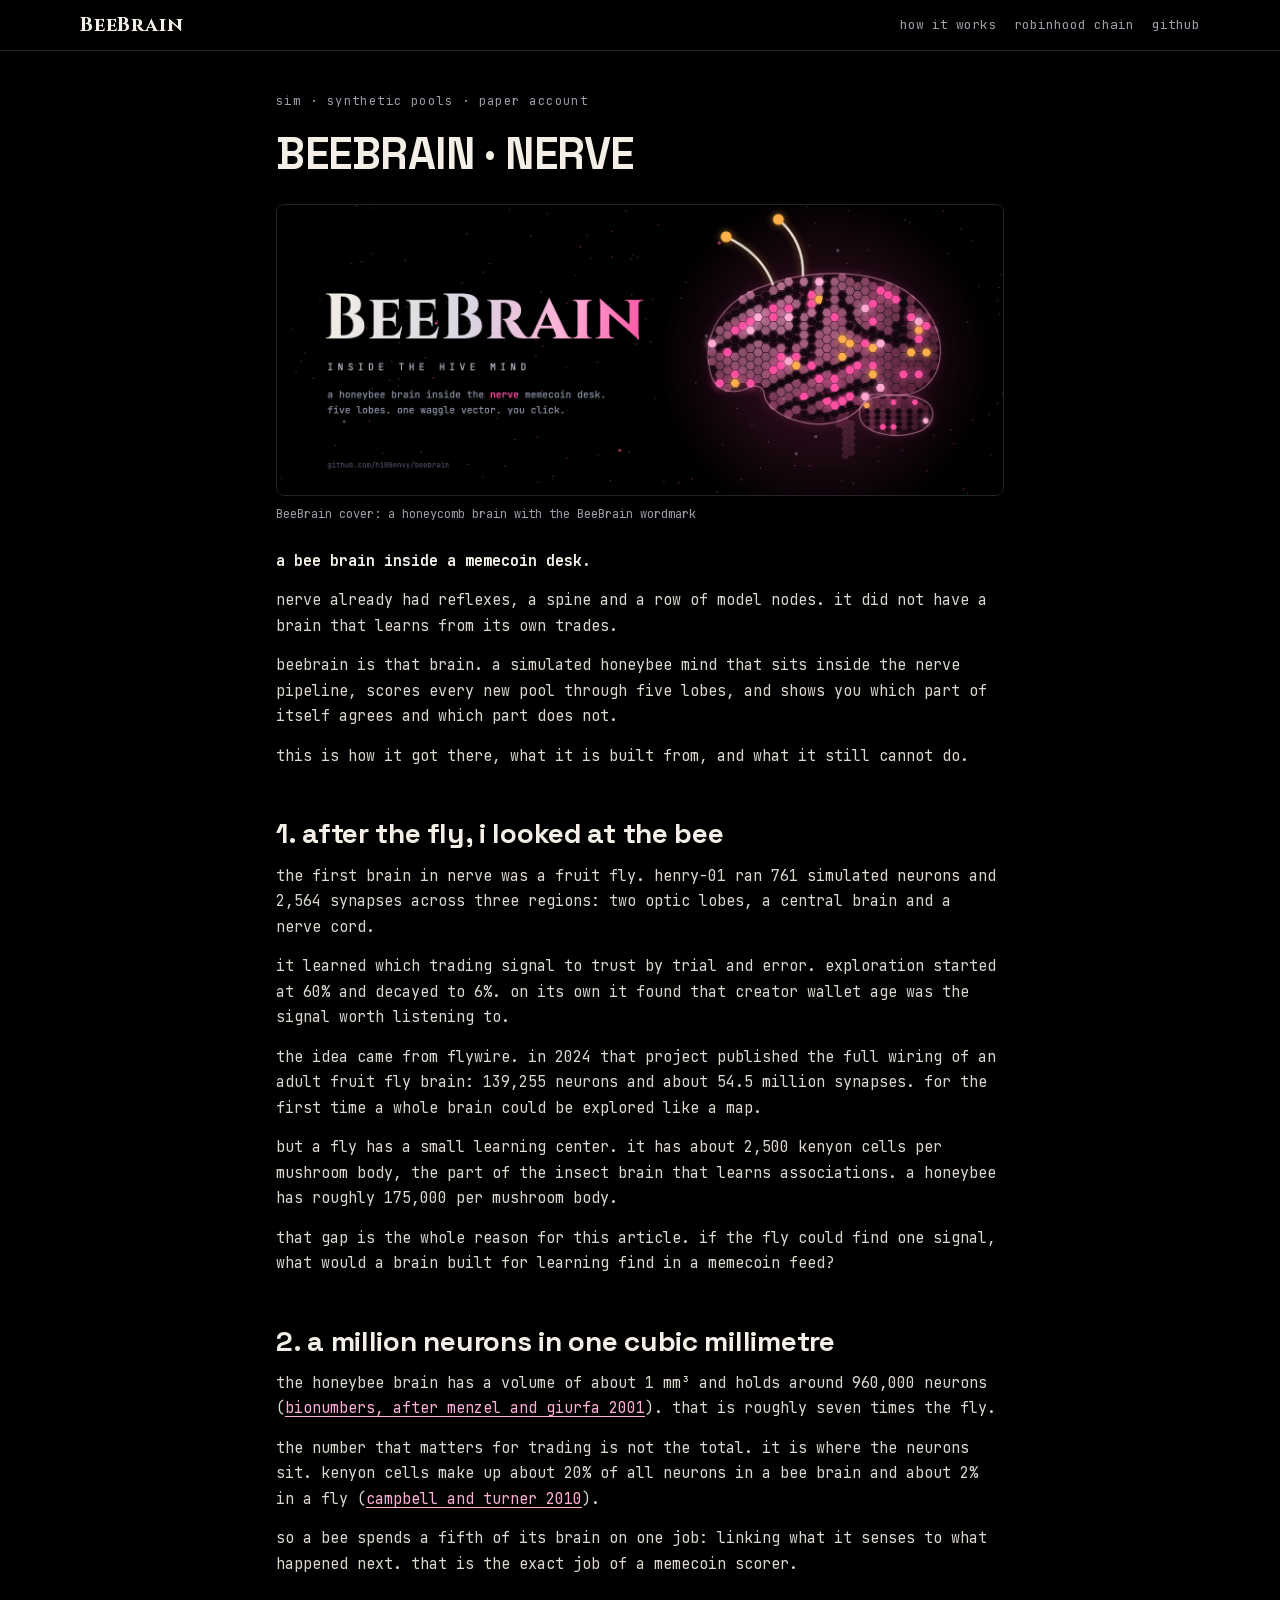
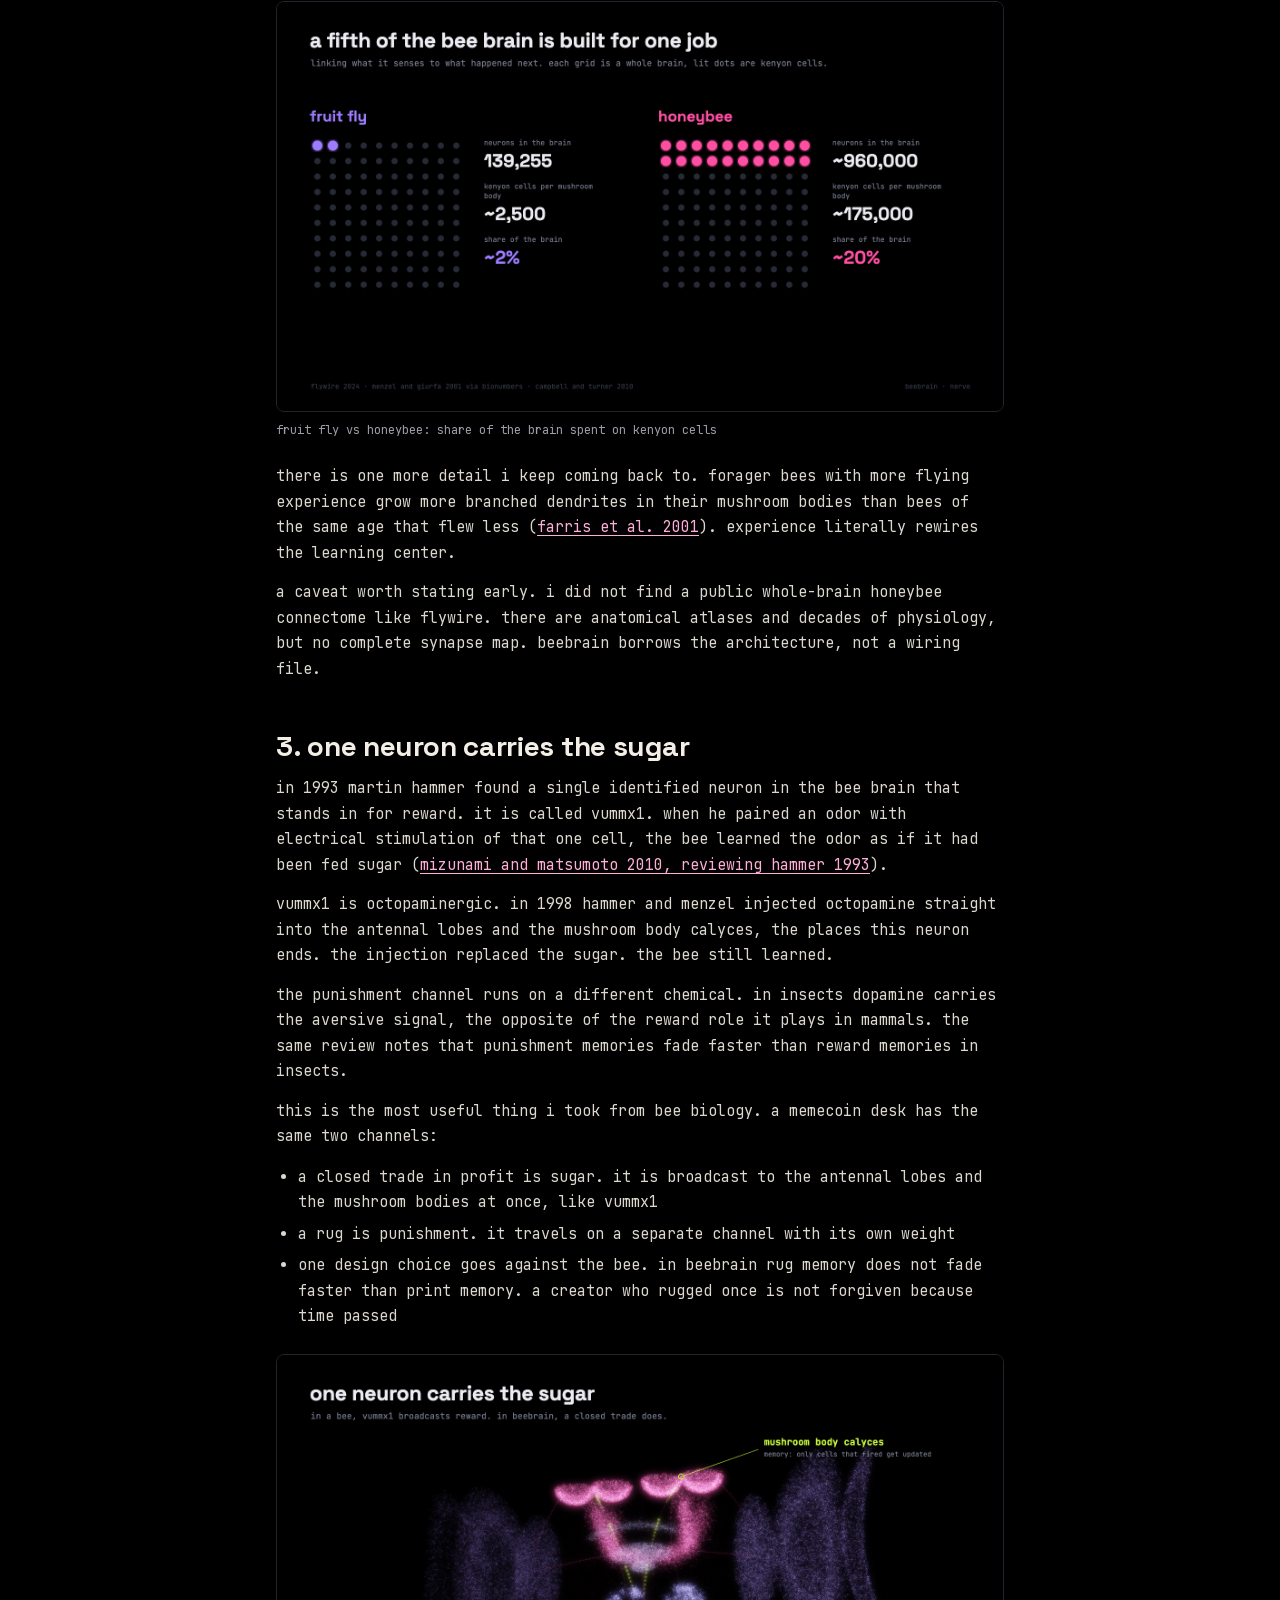
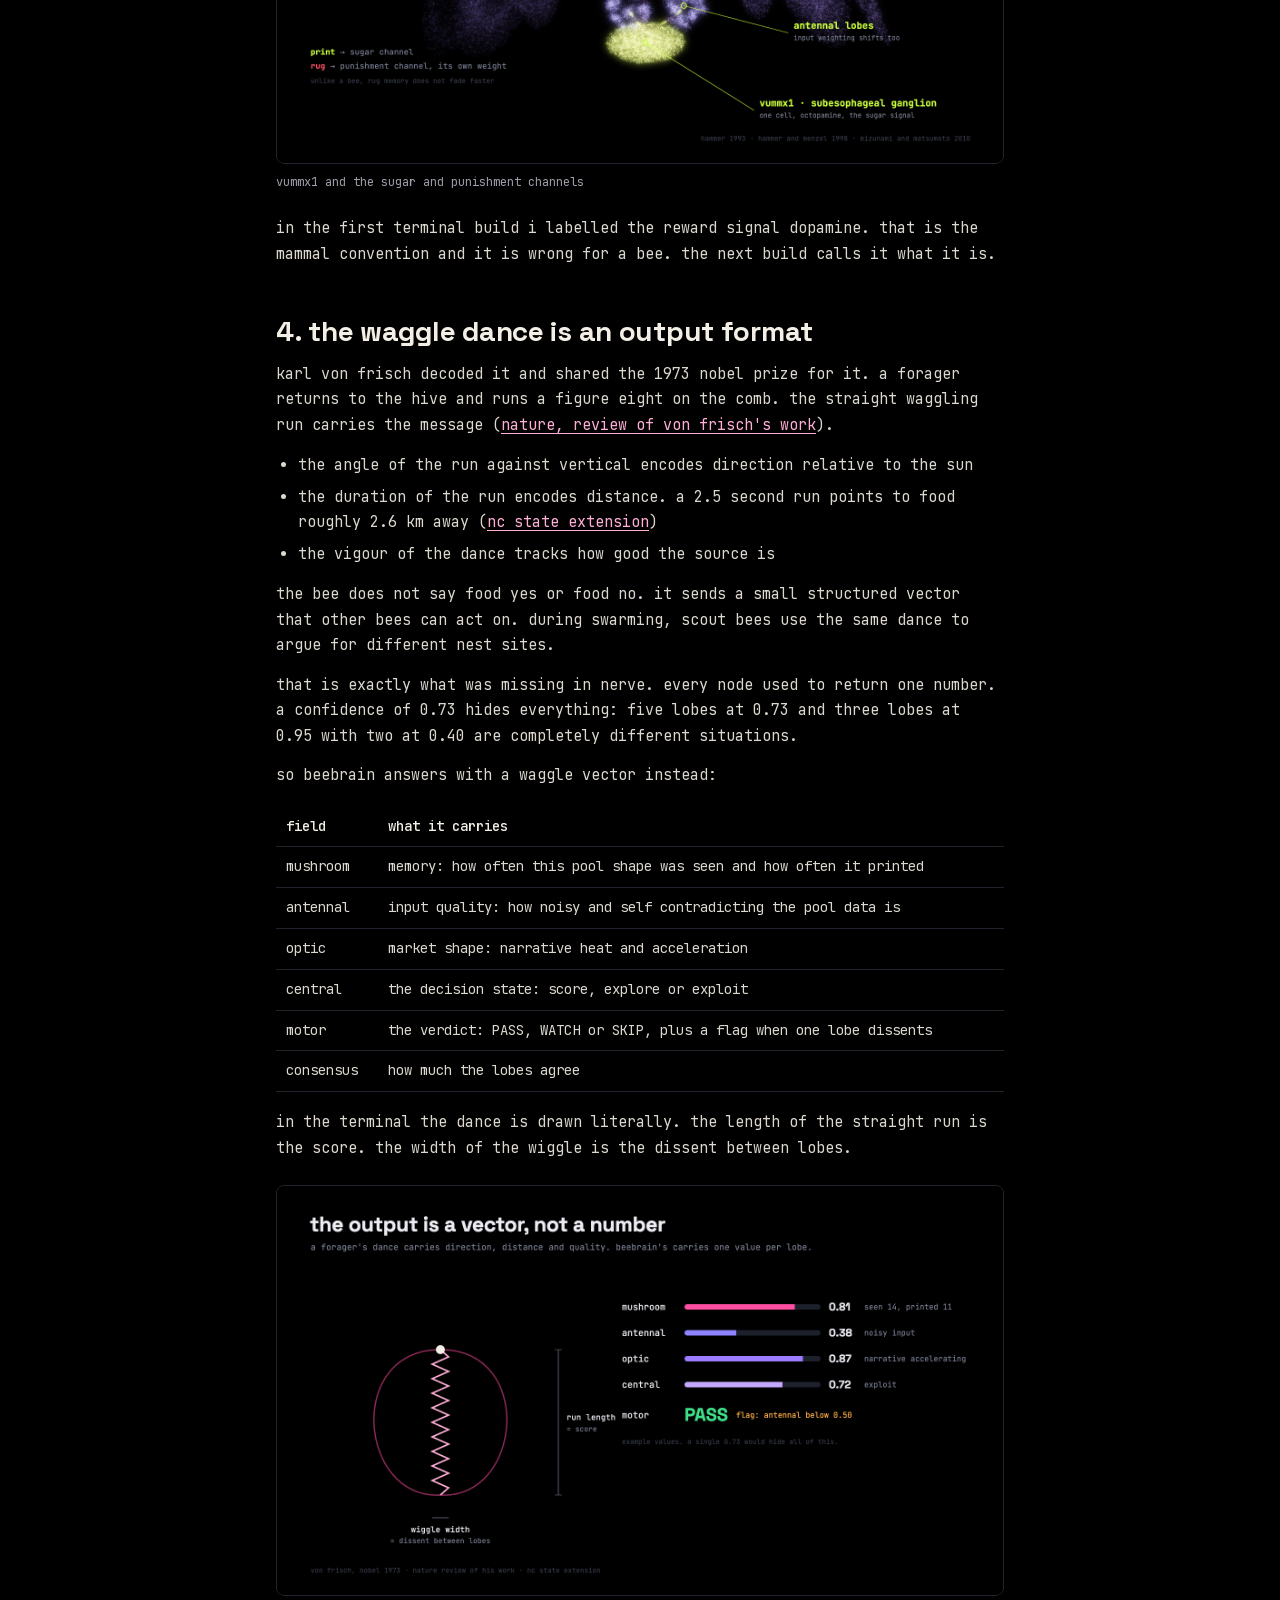
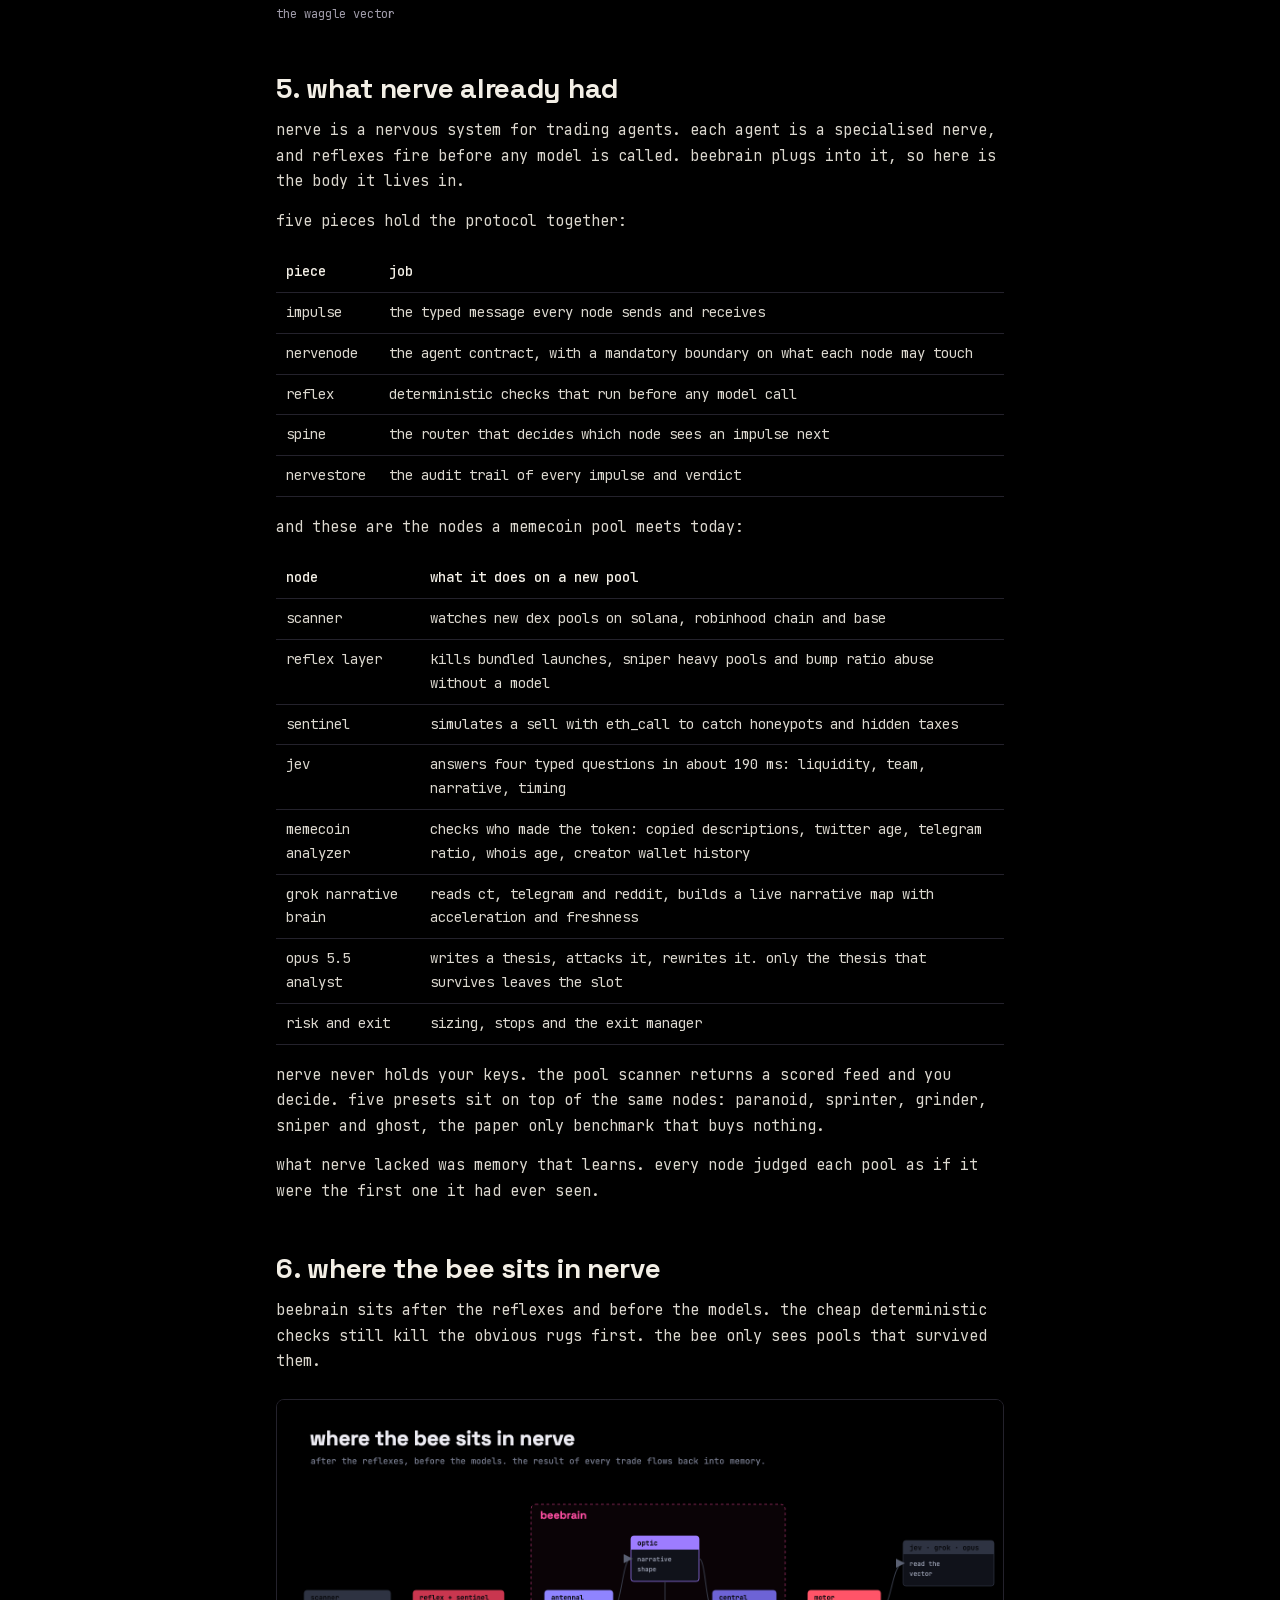
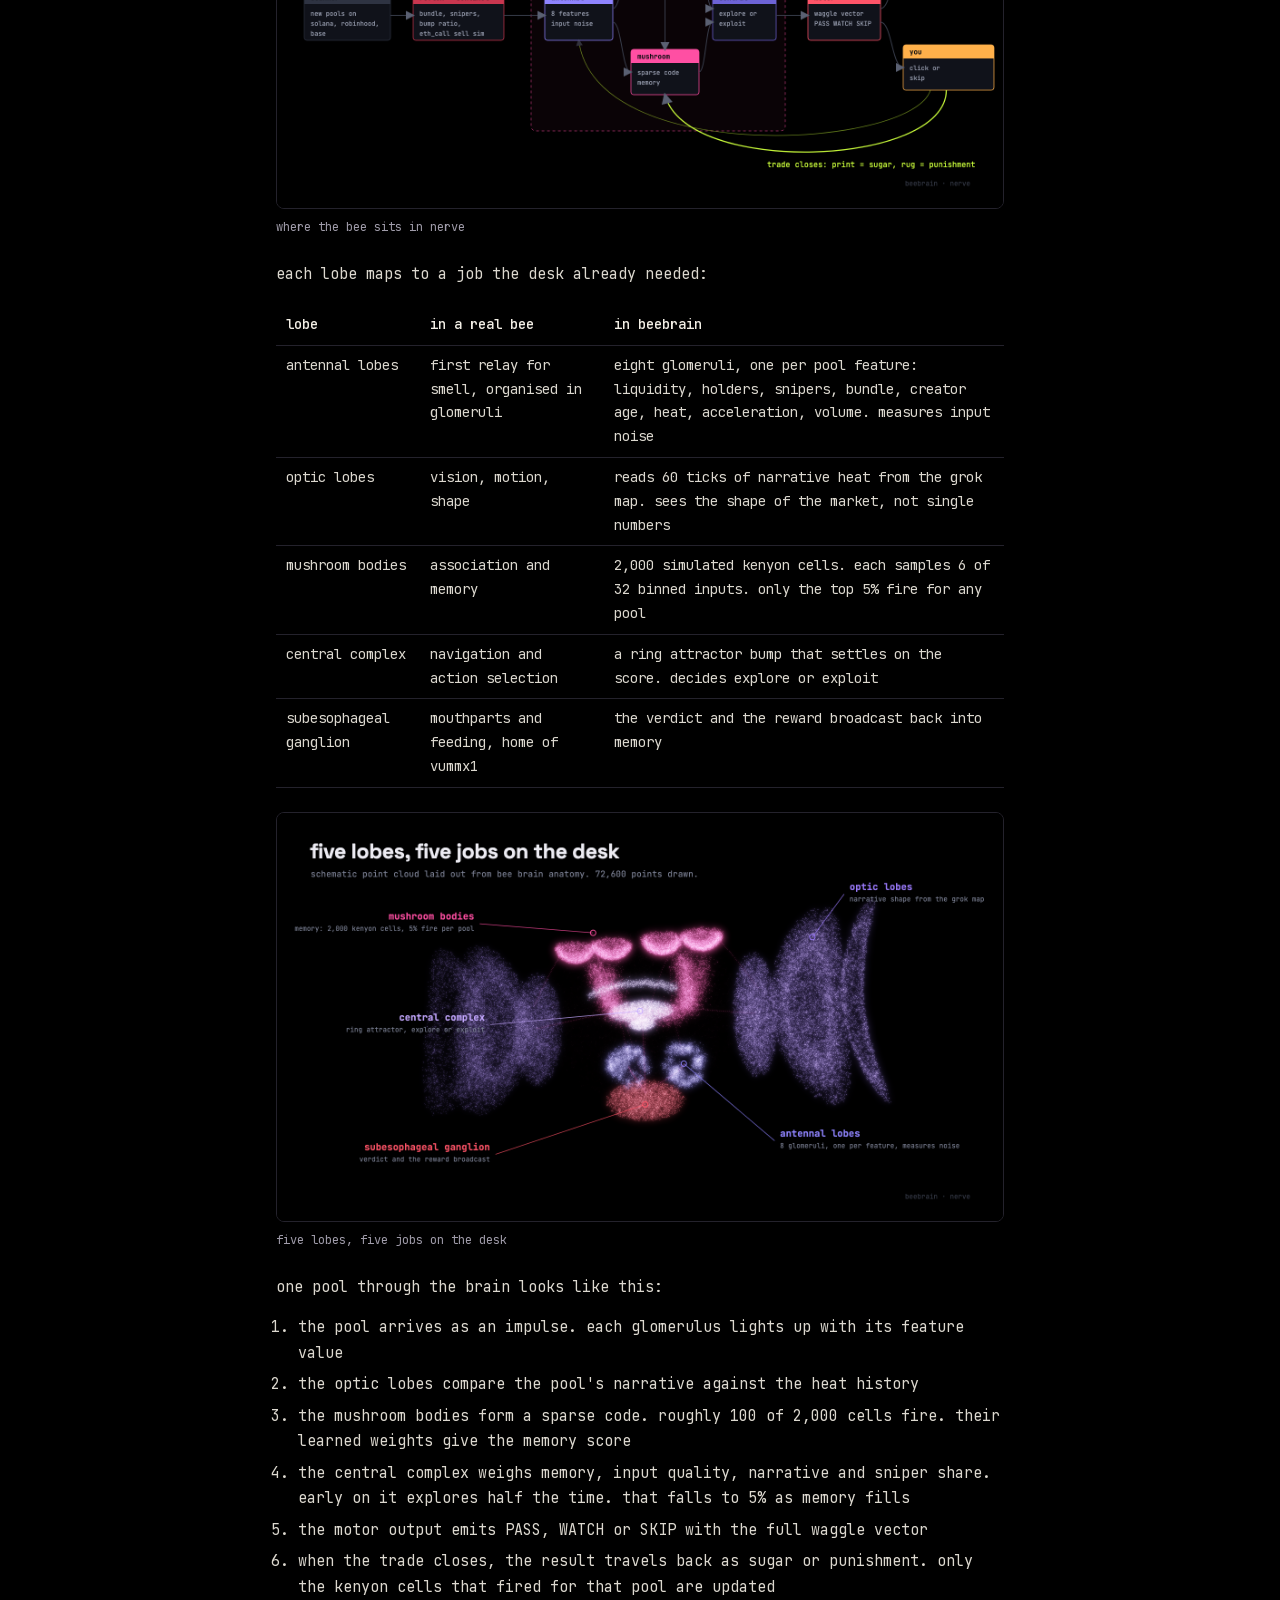
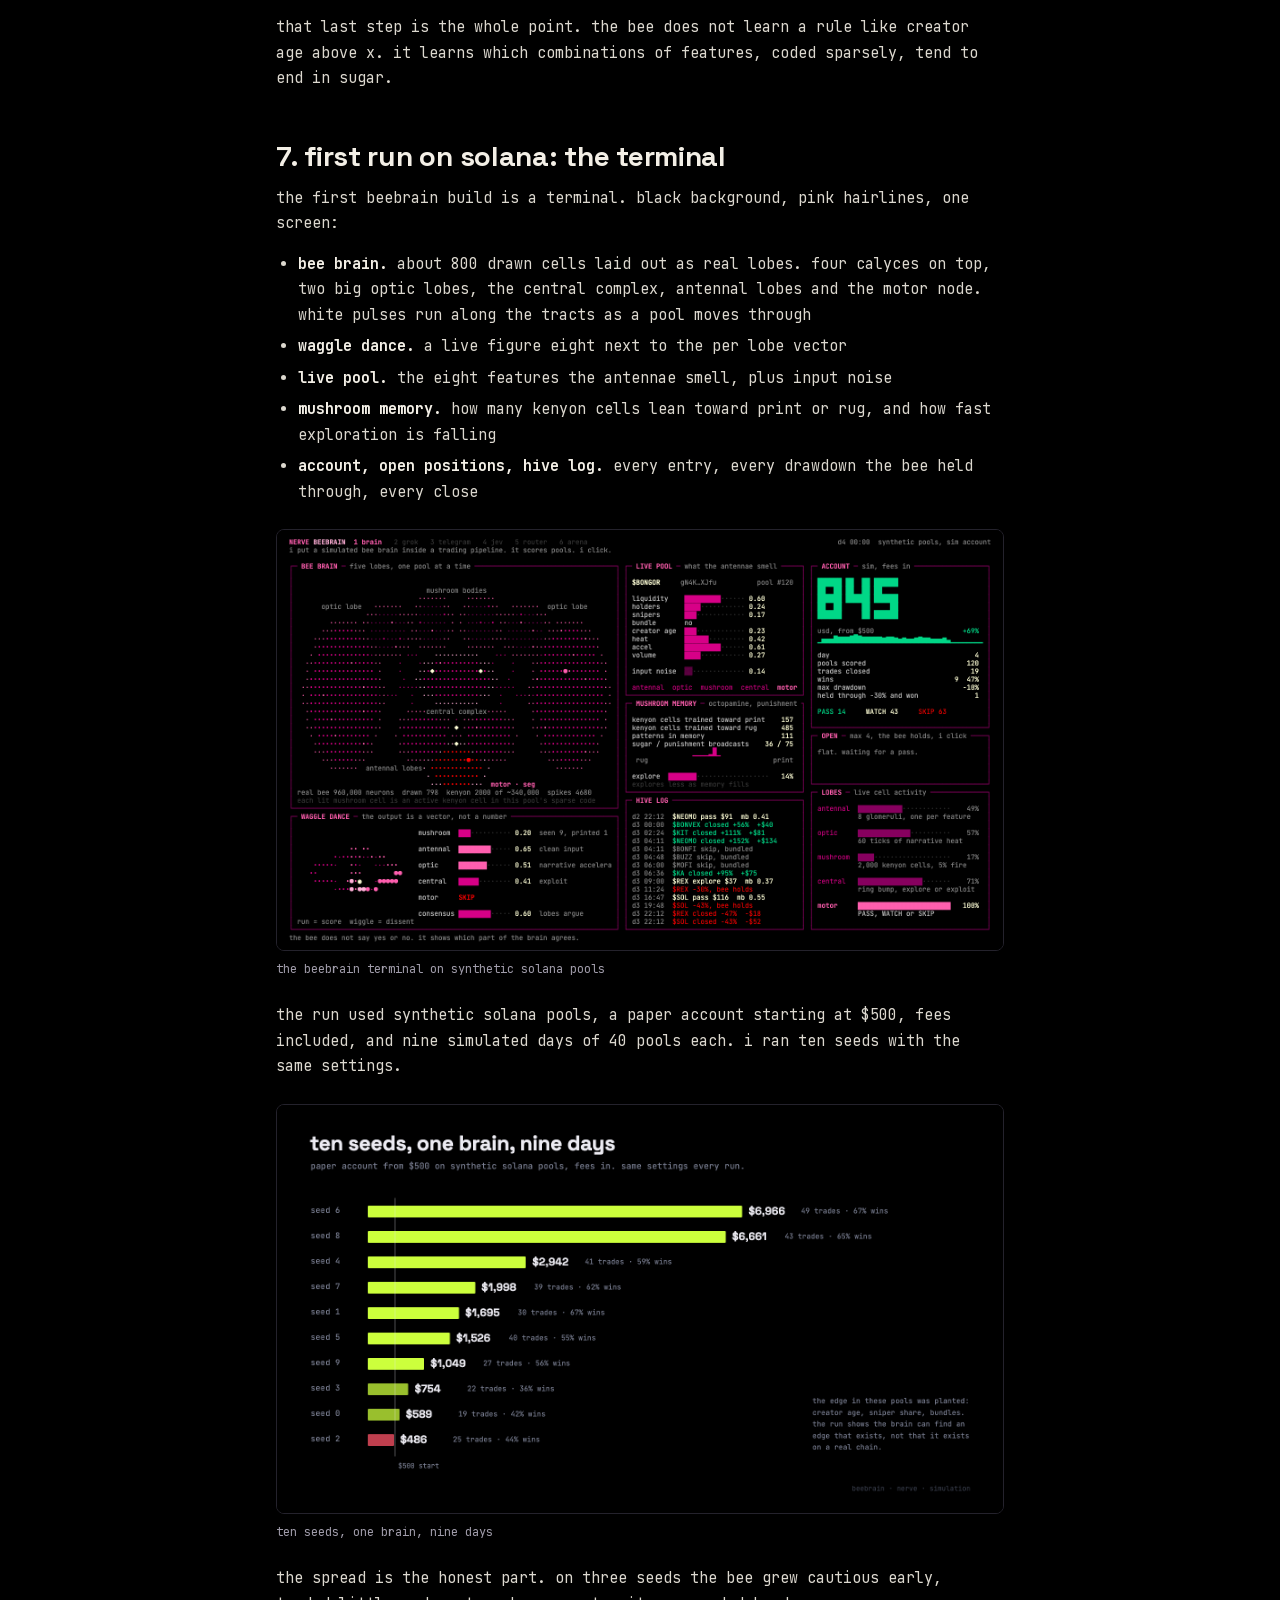
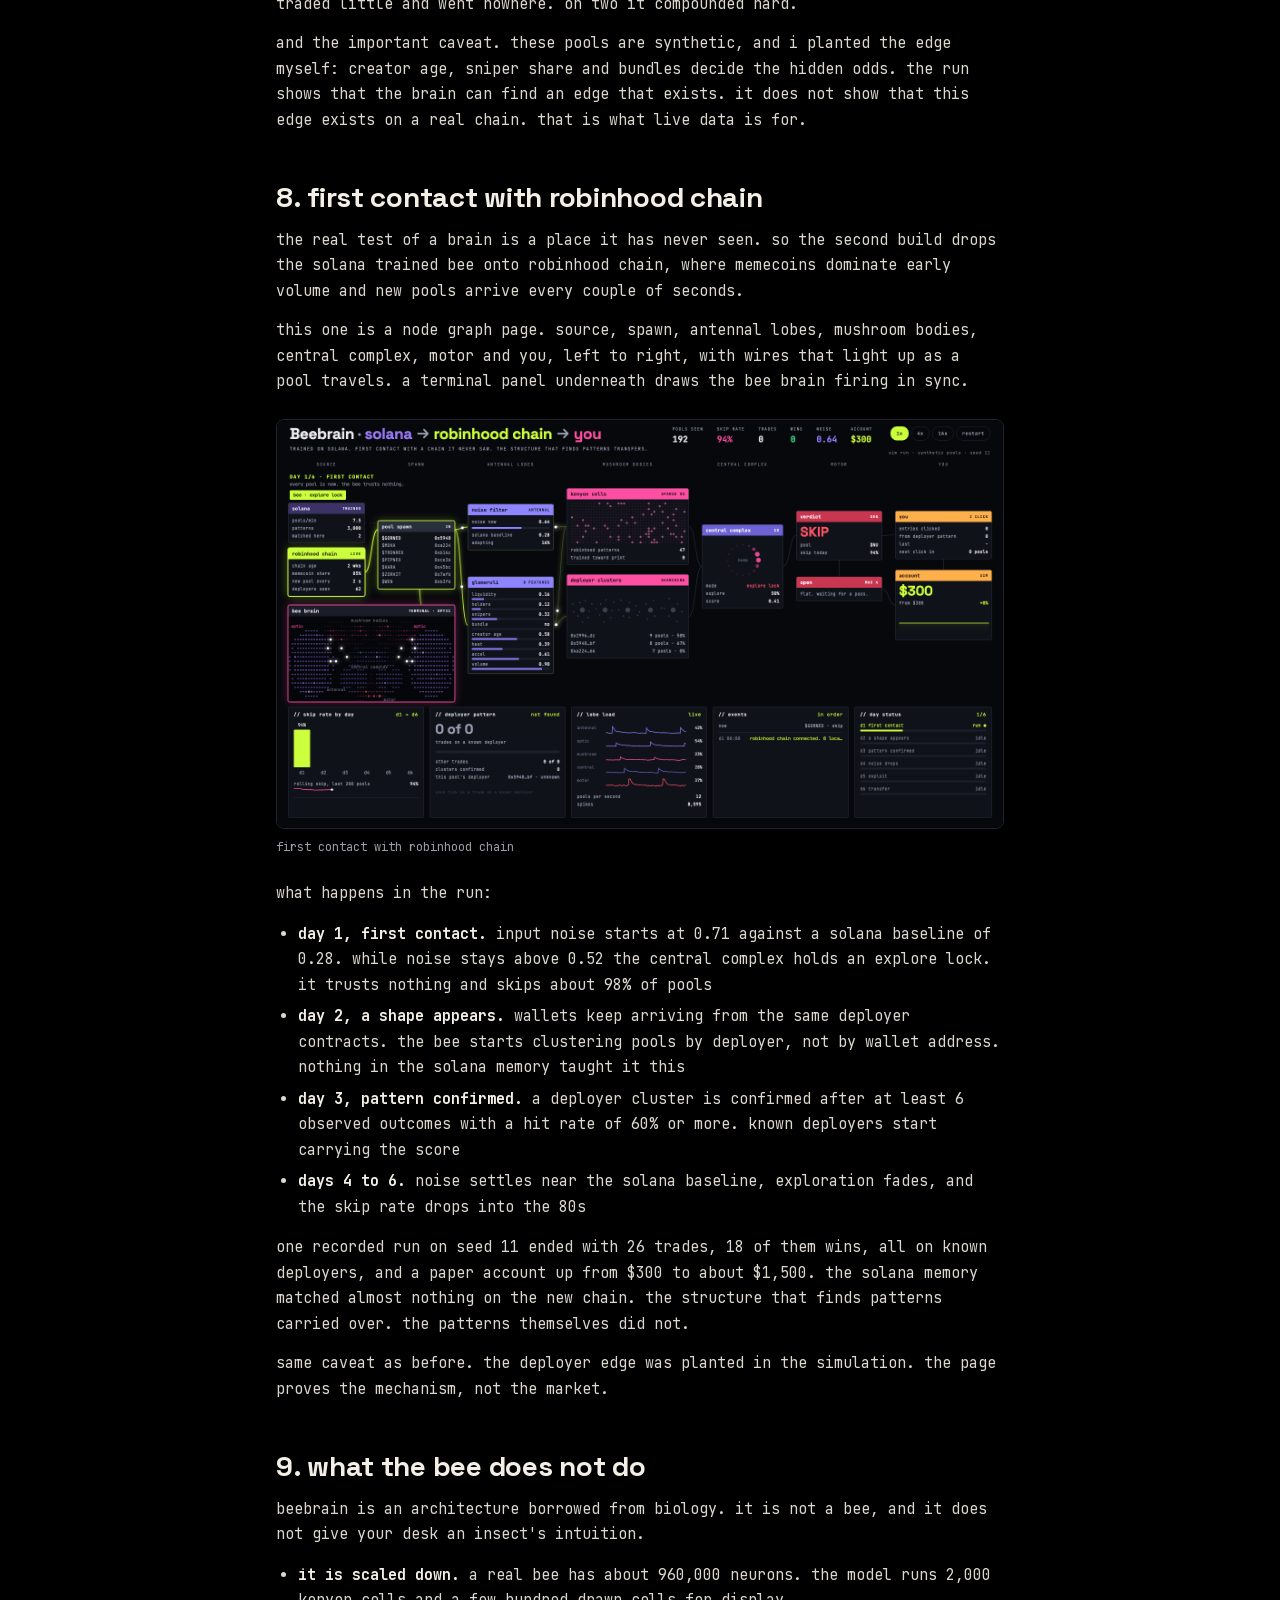
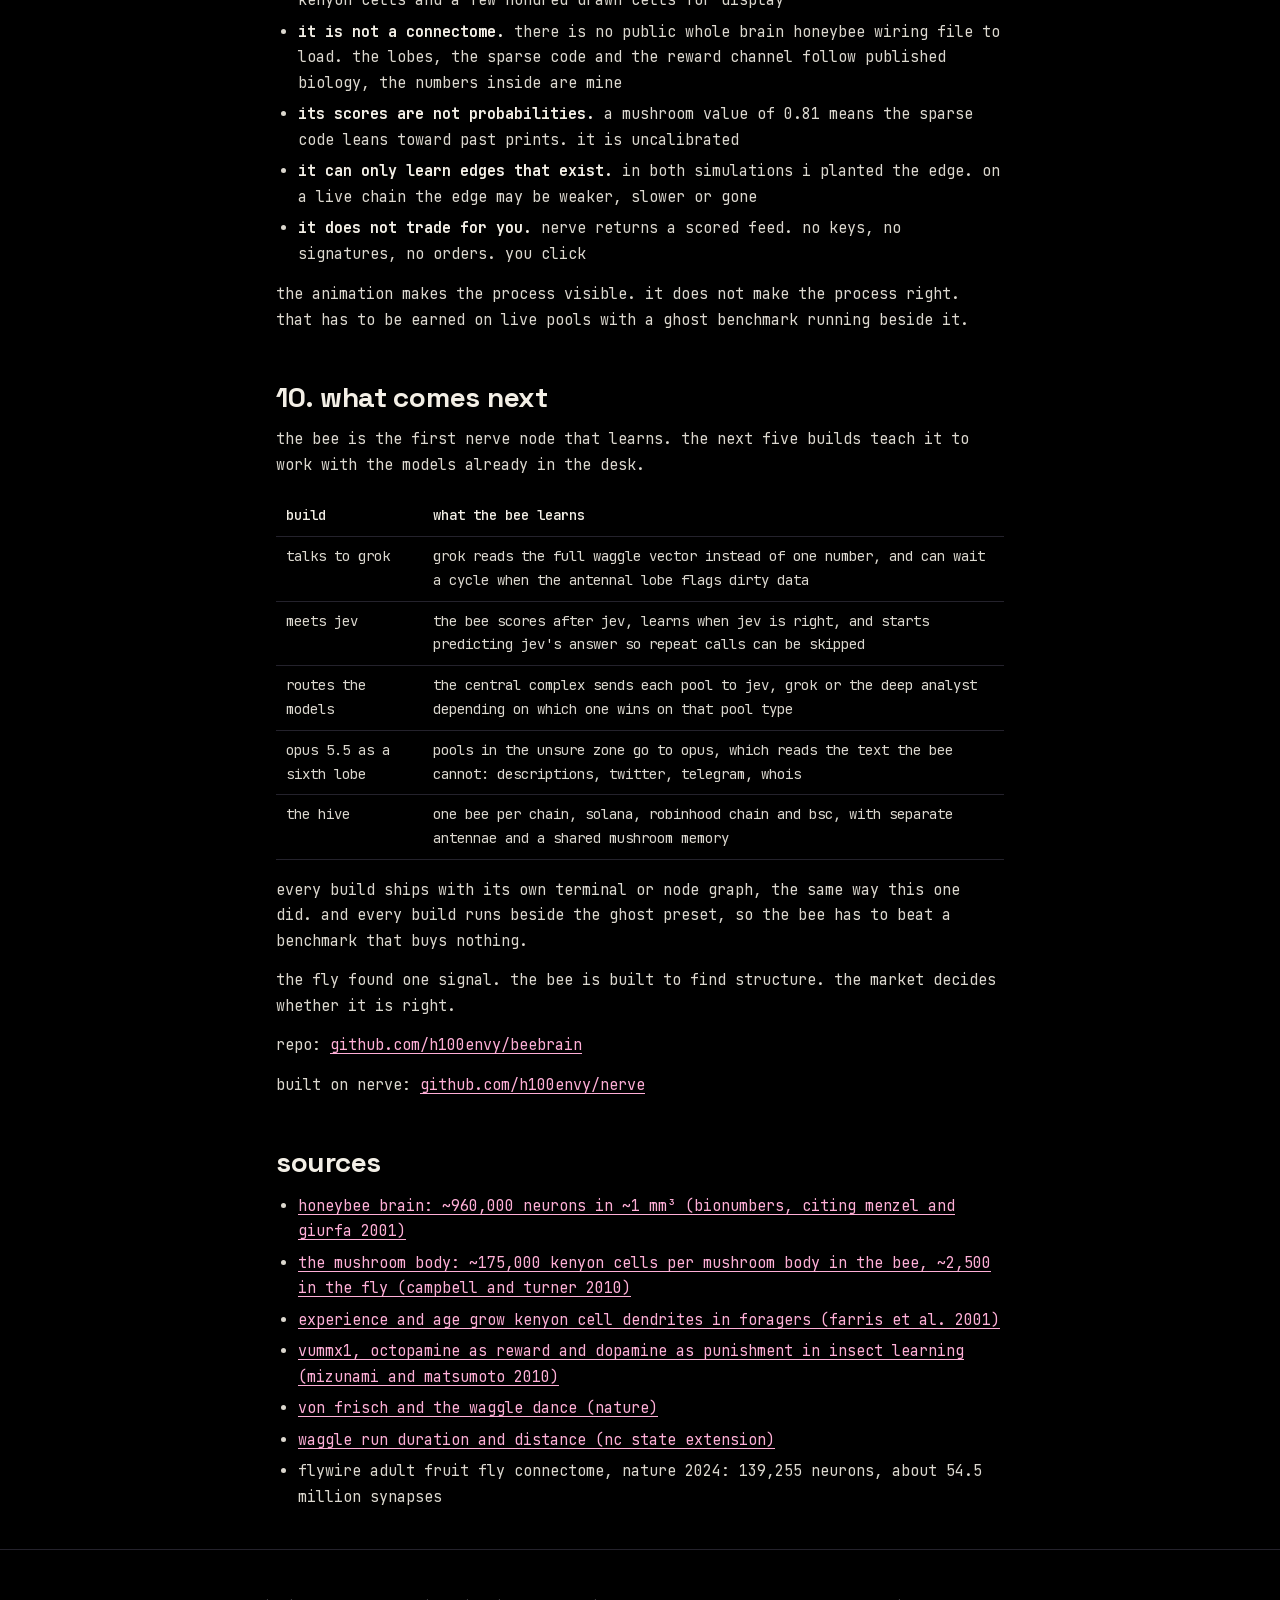
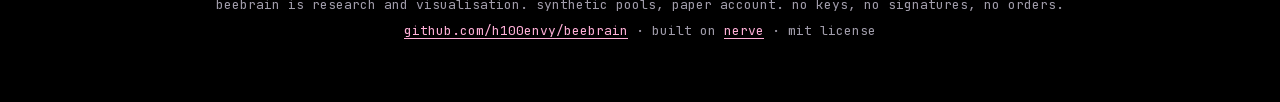
==== commit ae653298: "final pass: accessibility and exfat fixes fade the hero art edge, keep the mobile nav to one line, r" ====
--- a/web/article/index.html
+++ b/web/article/index.html
@@ -126,7 +126,8 @@
 </main>
 <footer class="foot">
   <p>beebrain is research and visualisation. synthetic pools, paper account. no keys, no signatures, no orders.</p>
-  <p><a href="https://github.com/h100envy/beebrain">github.com/h100envy/beebrain</a> · built on <a href="https://github.com/h100envy/nerve">nerve</a> · mit license</p>
+  <p><a href="https://github.com/h100envy/beebrain">github.com/h100envy/beebrain</a>
+     · built on <a href="https://github.com/h100envy/nerve">nerve</a> · mit license</p>
 </footer>
 </body>
 </html>
--- a/web/assets/site.css
+++ b/web/assets/site.css
@@ -74,7 +74,11 @@
 .btn:hover { border-color: var(--pink); color: var(--bone); }
 .btn.primary { background: var(--pink); border-color: var(--pink); color: #000; font-weight: 700; }
 .btn.primary:hover { background: var(--pink-soft); border-color: var(--pink-soft); color: #000; }
-.hero-art img { width: 100%; max-width: 520px; margin-left: auto; filter: drop-shadow(0 0 60px rgba(255, 79, 163, .18)); }
+.hero-art img {
+  width: 100%; max-width: 520px; margin-left: auto;
+  -webkit-mask-image: radial-gradient(circle at 50% 50%, #000 52%, transparent 71%);
+  mask-image: radial-gradient(circle at 50% 50%, #000 52%, transparent 71%);
+}
 
 .film { margin-top: 44px; }
 .film figure { margin: 0; }
@@ -142,6 +146,7 @@
   .lobes { grid-template-columns: 1fr; }
   .bar nav { gap: 12px; }
   .bar nav a { font-size: 12px; }
+  .bar nav .wide-only { display: none; }
   .lede { font-size: 15px; }
   .tagline { letter-spacing: .2em; }
 }
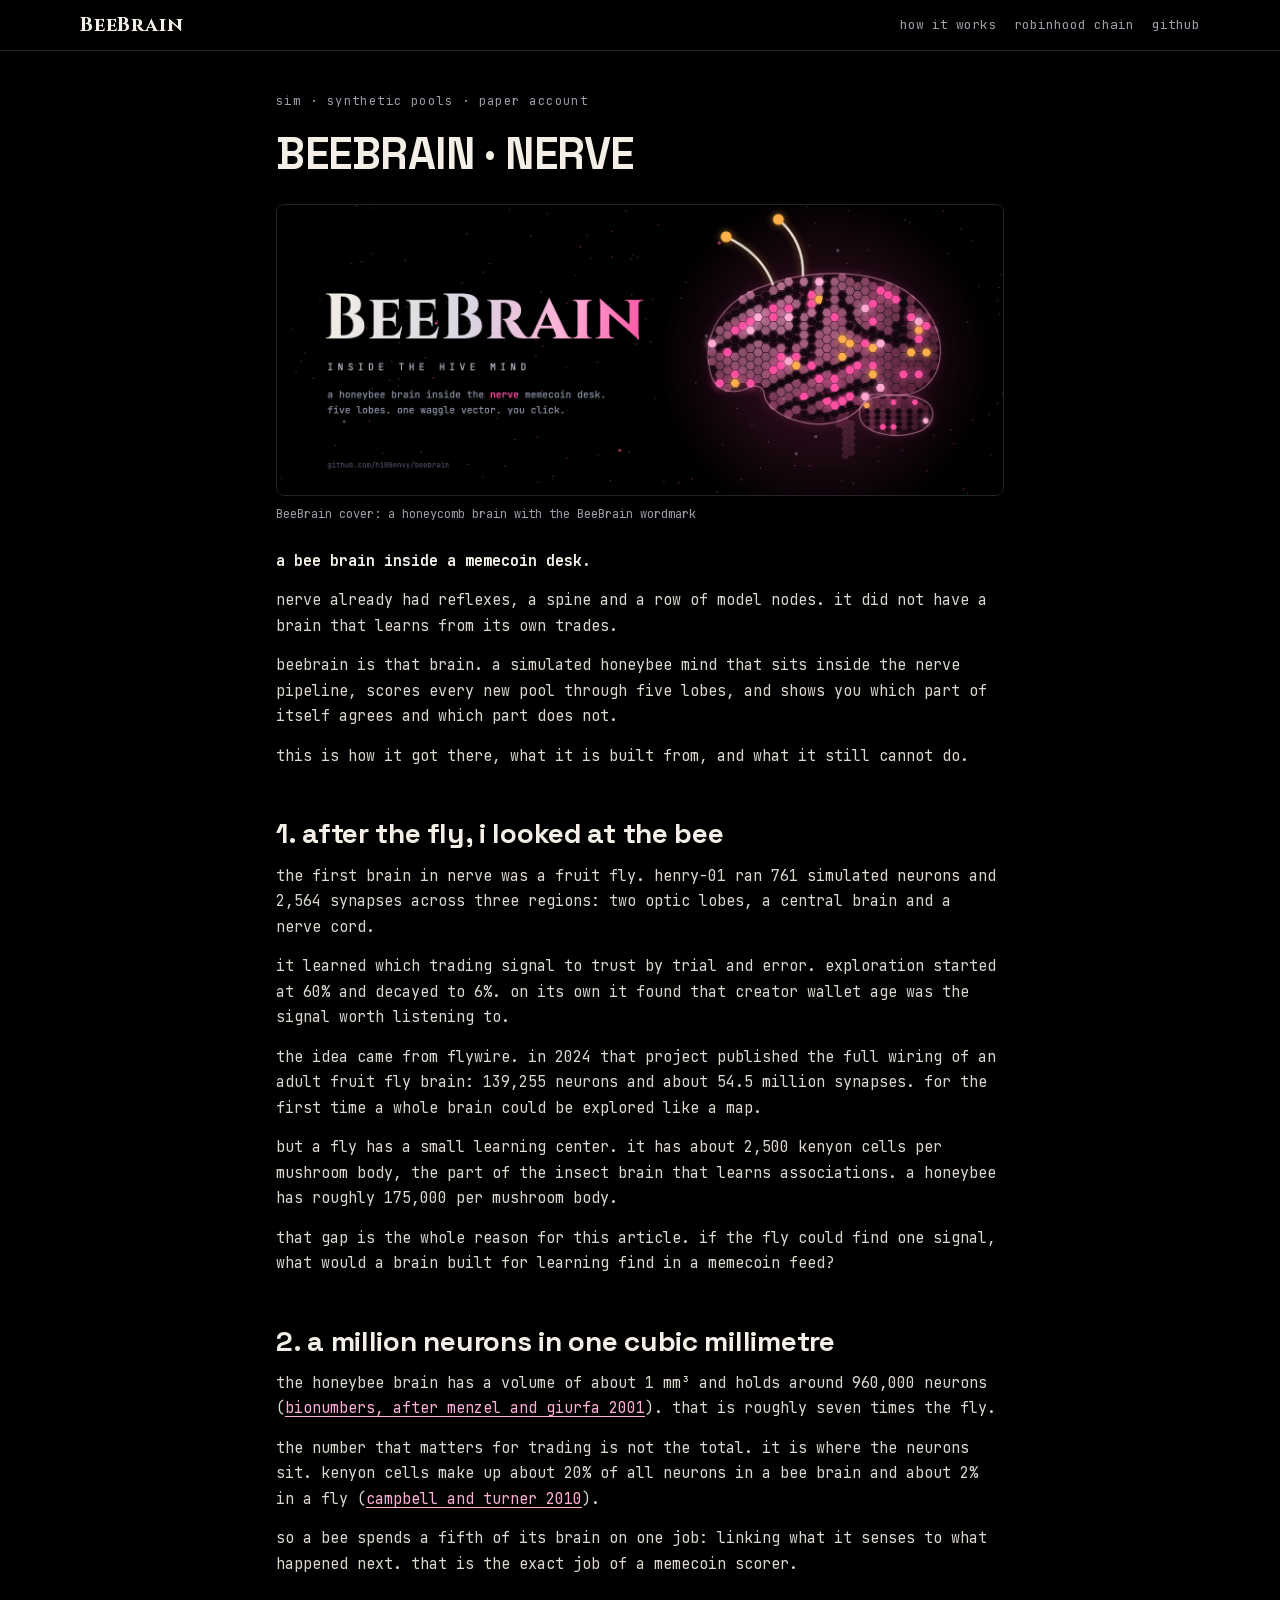
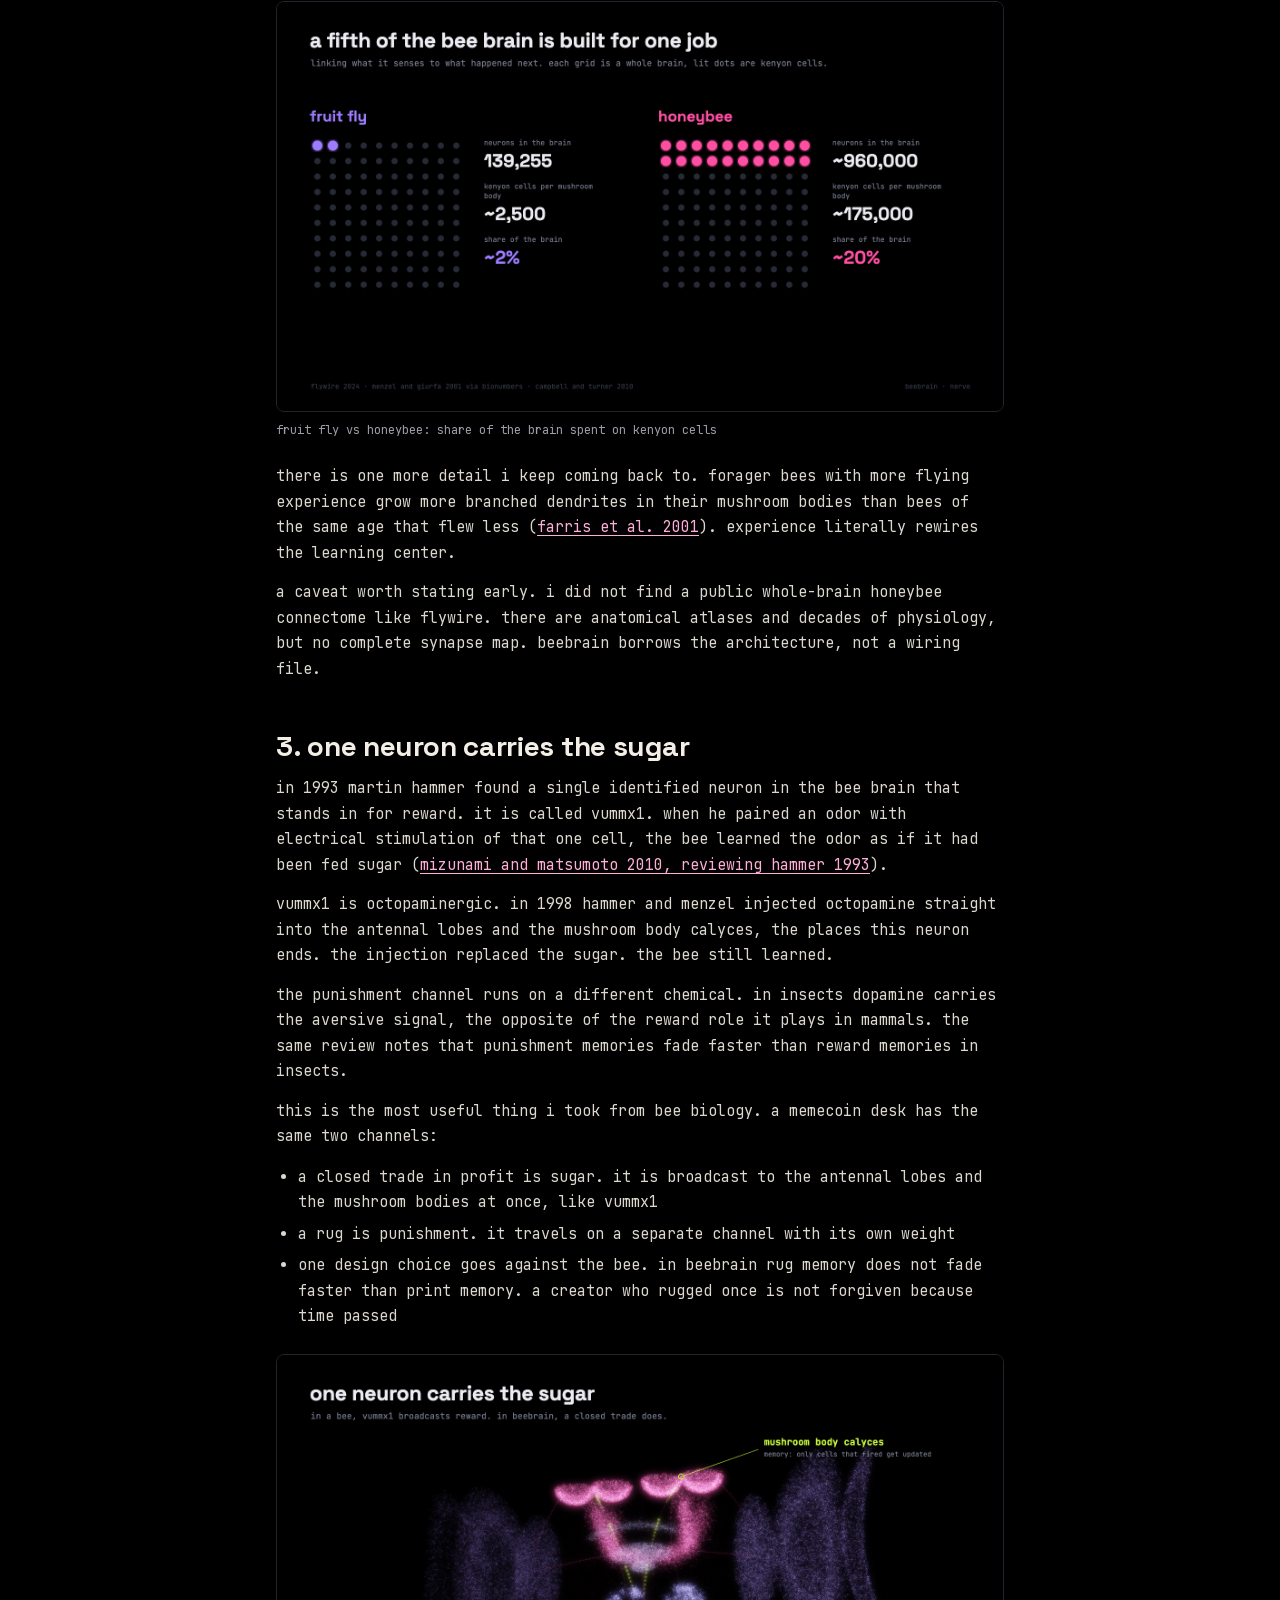
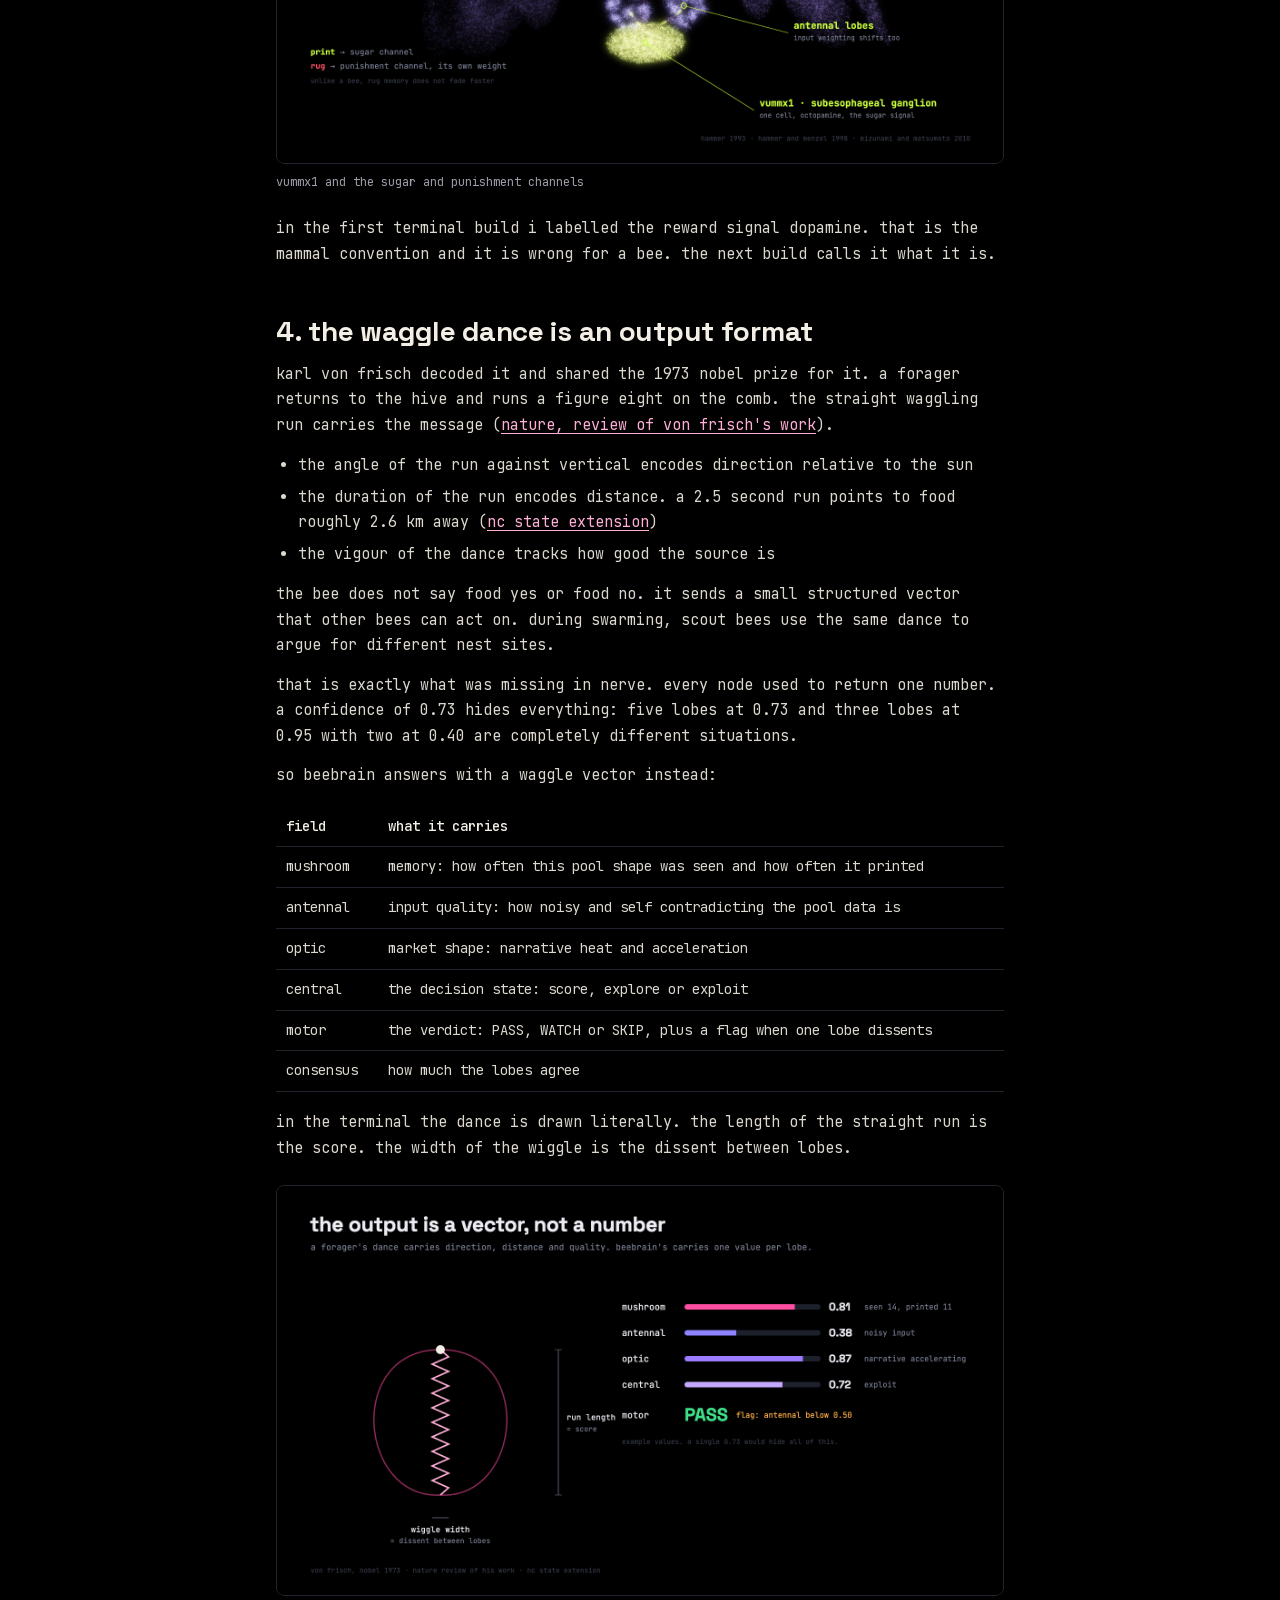
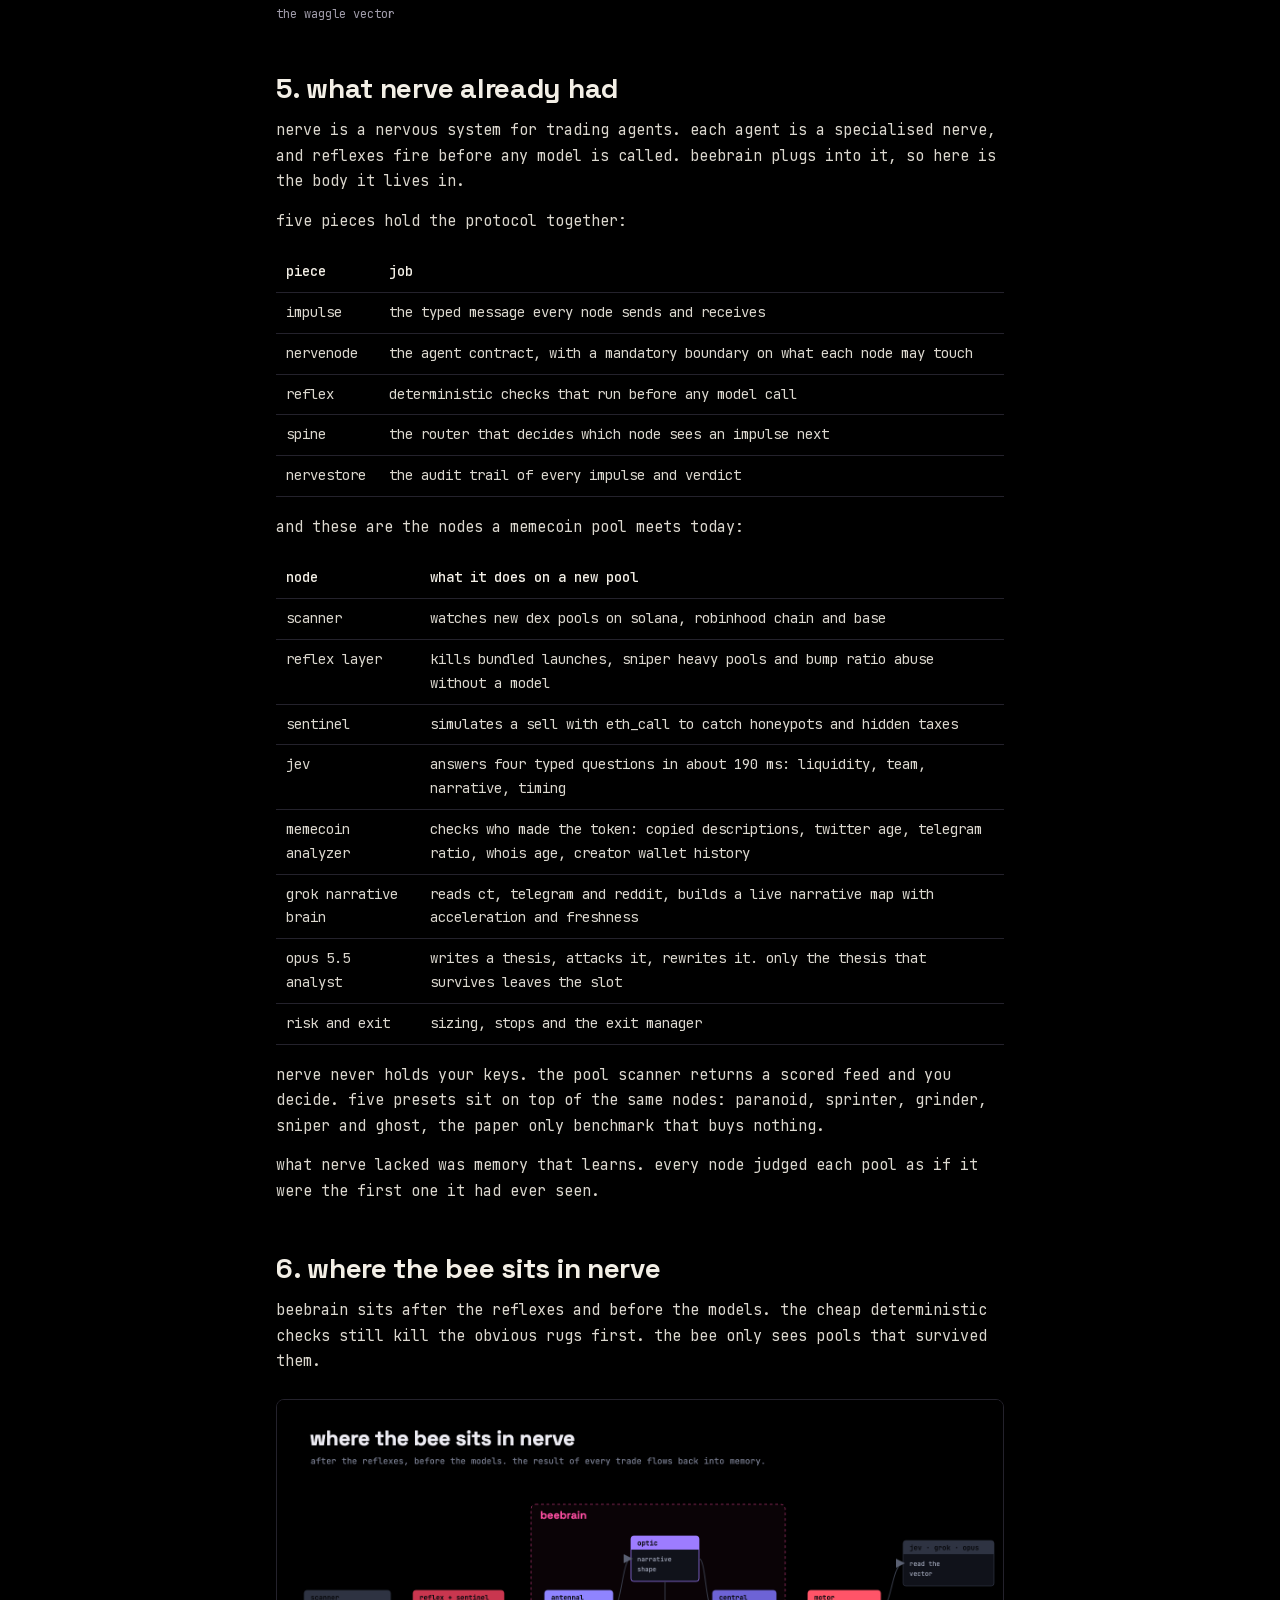
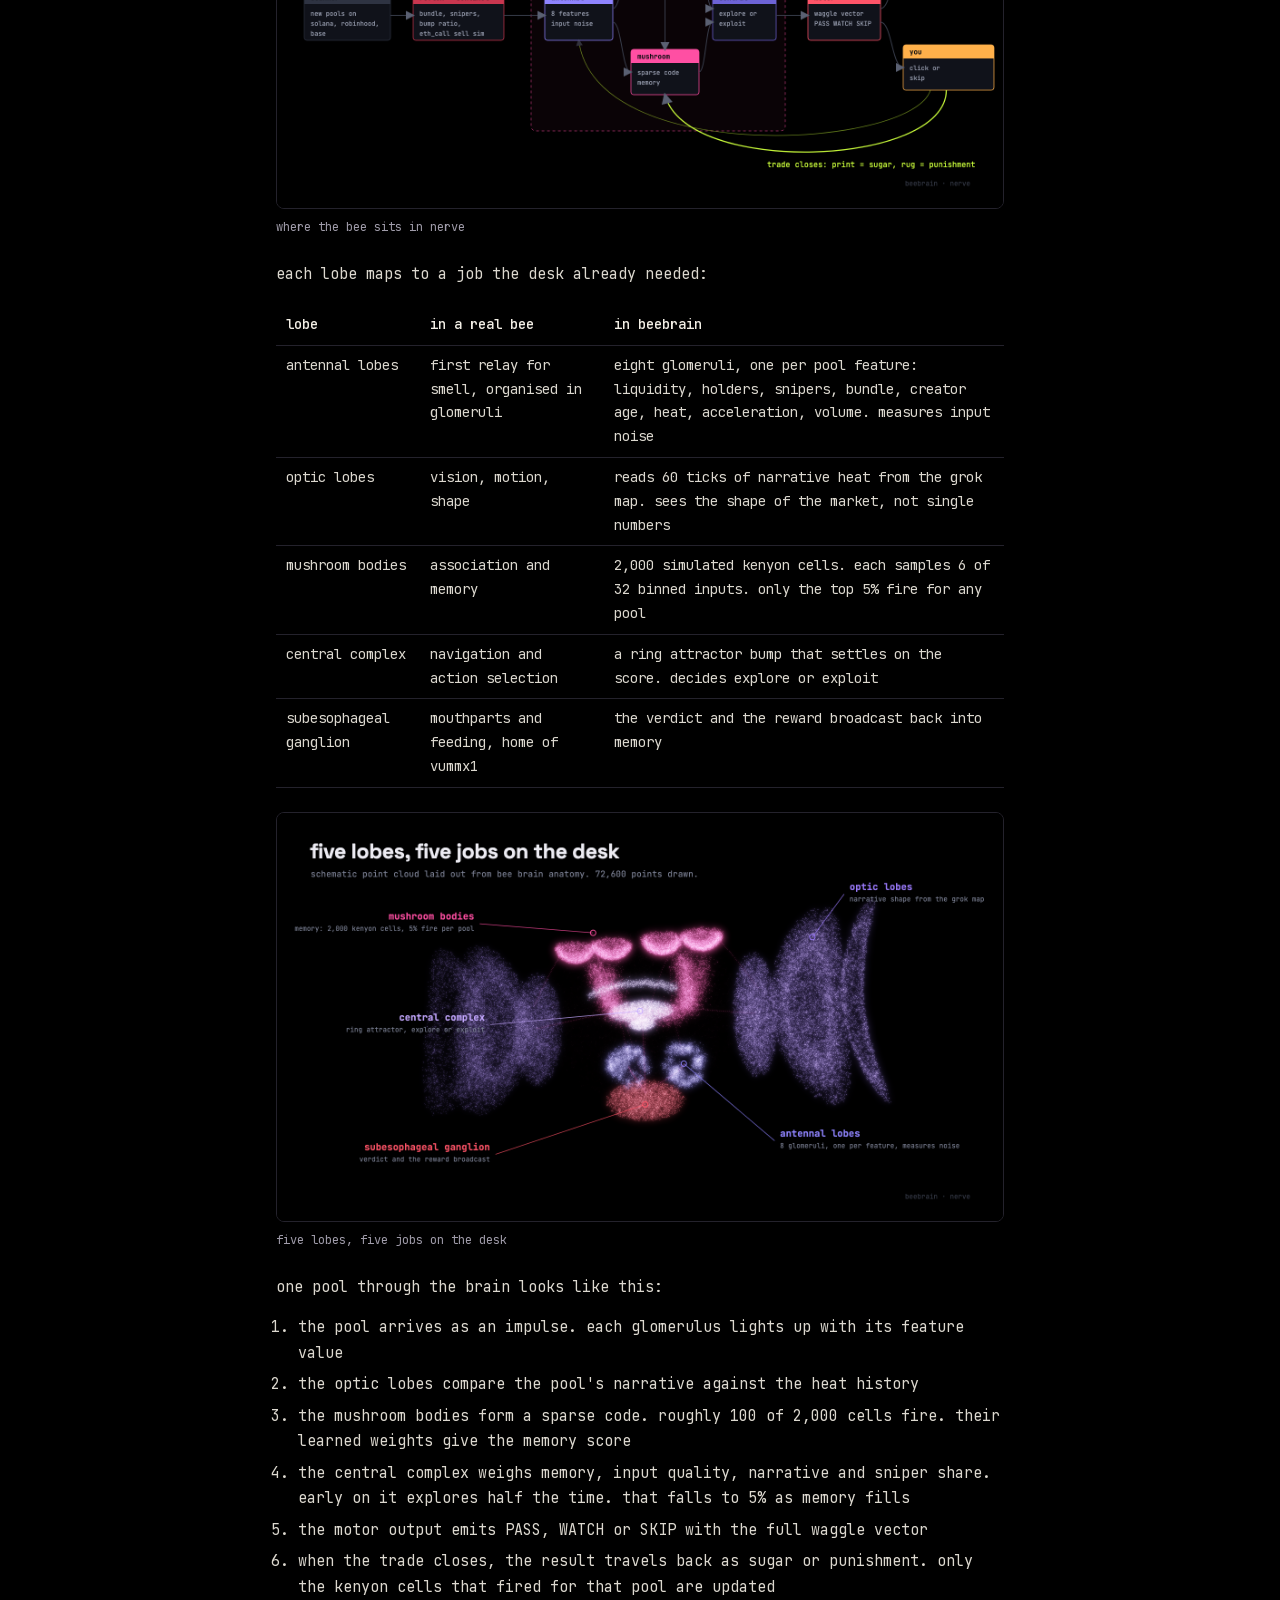
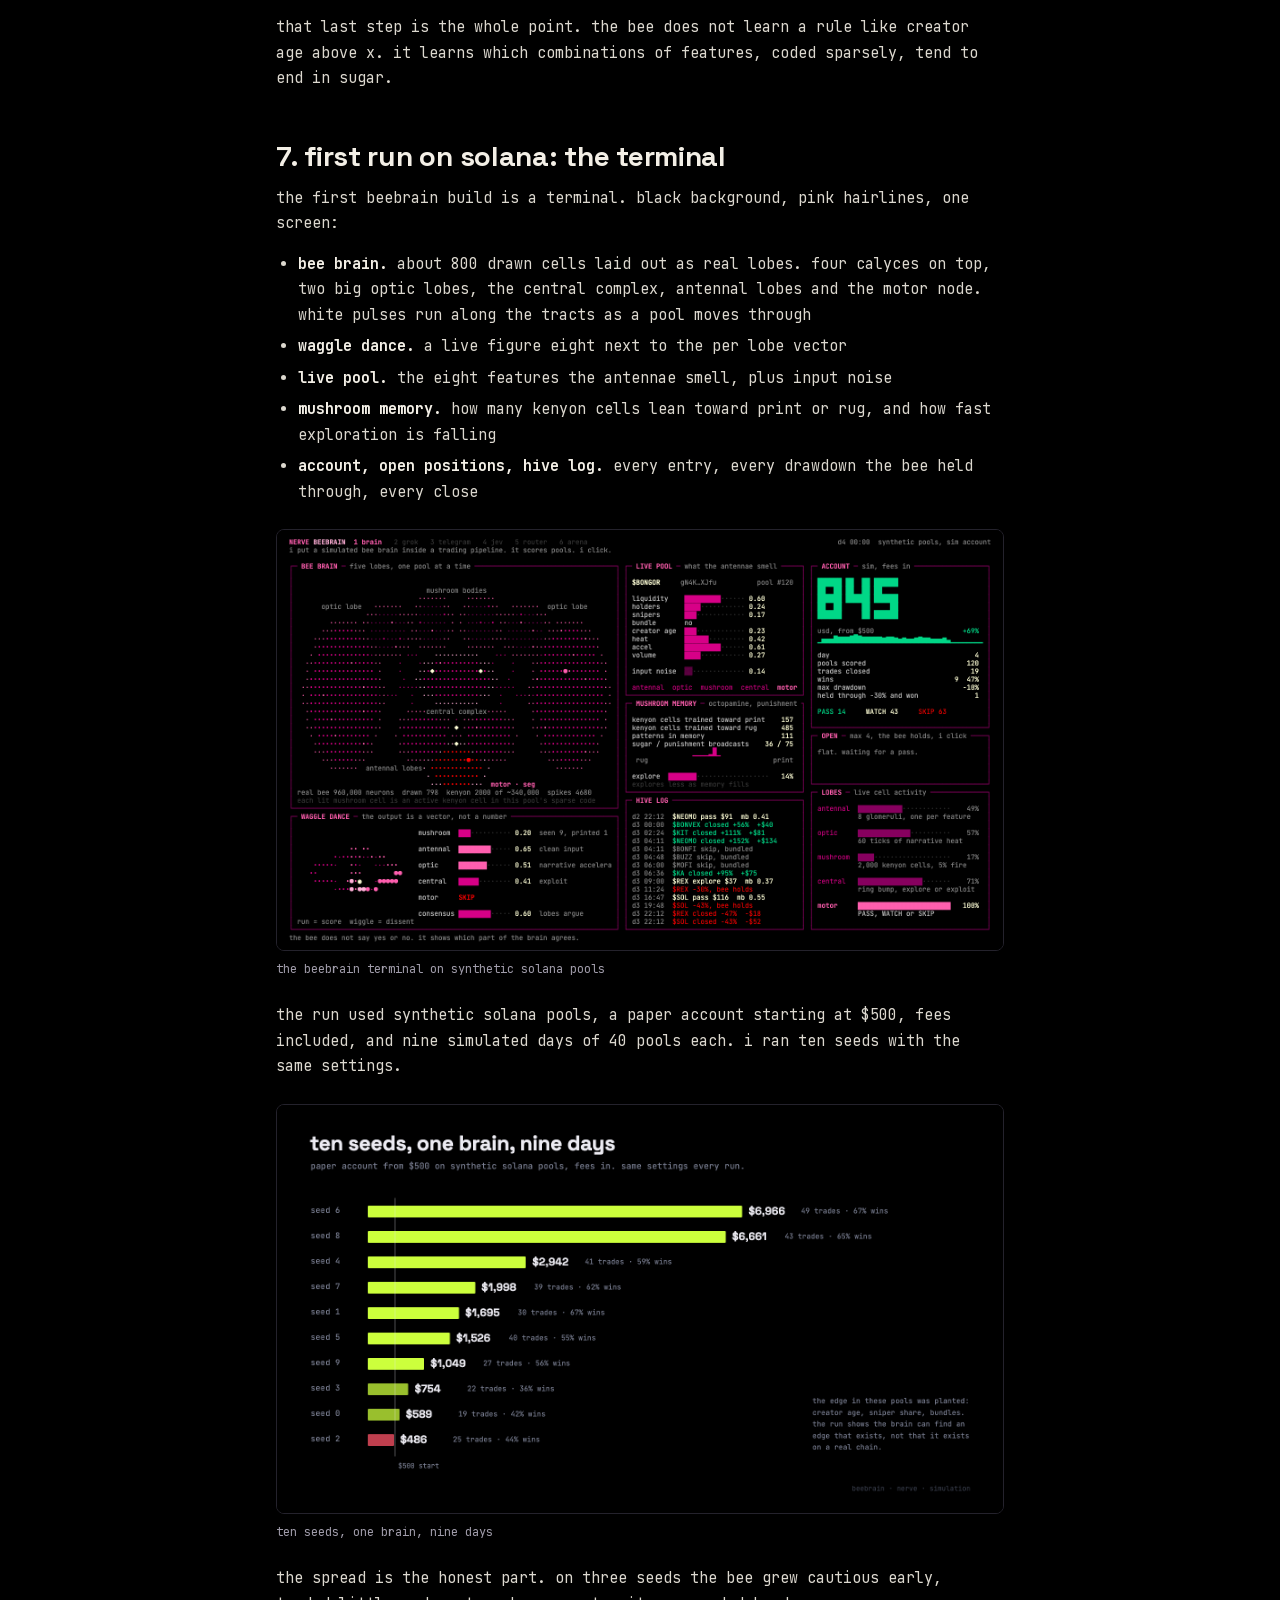
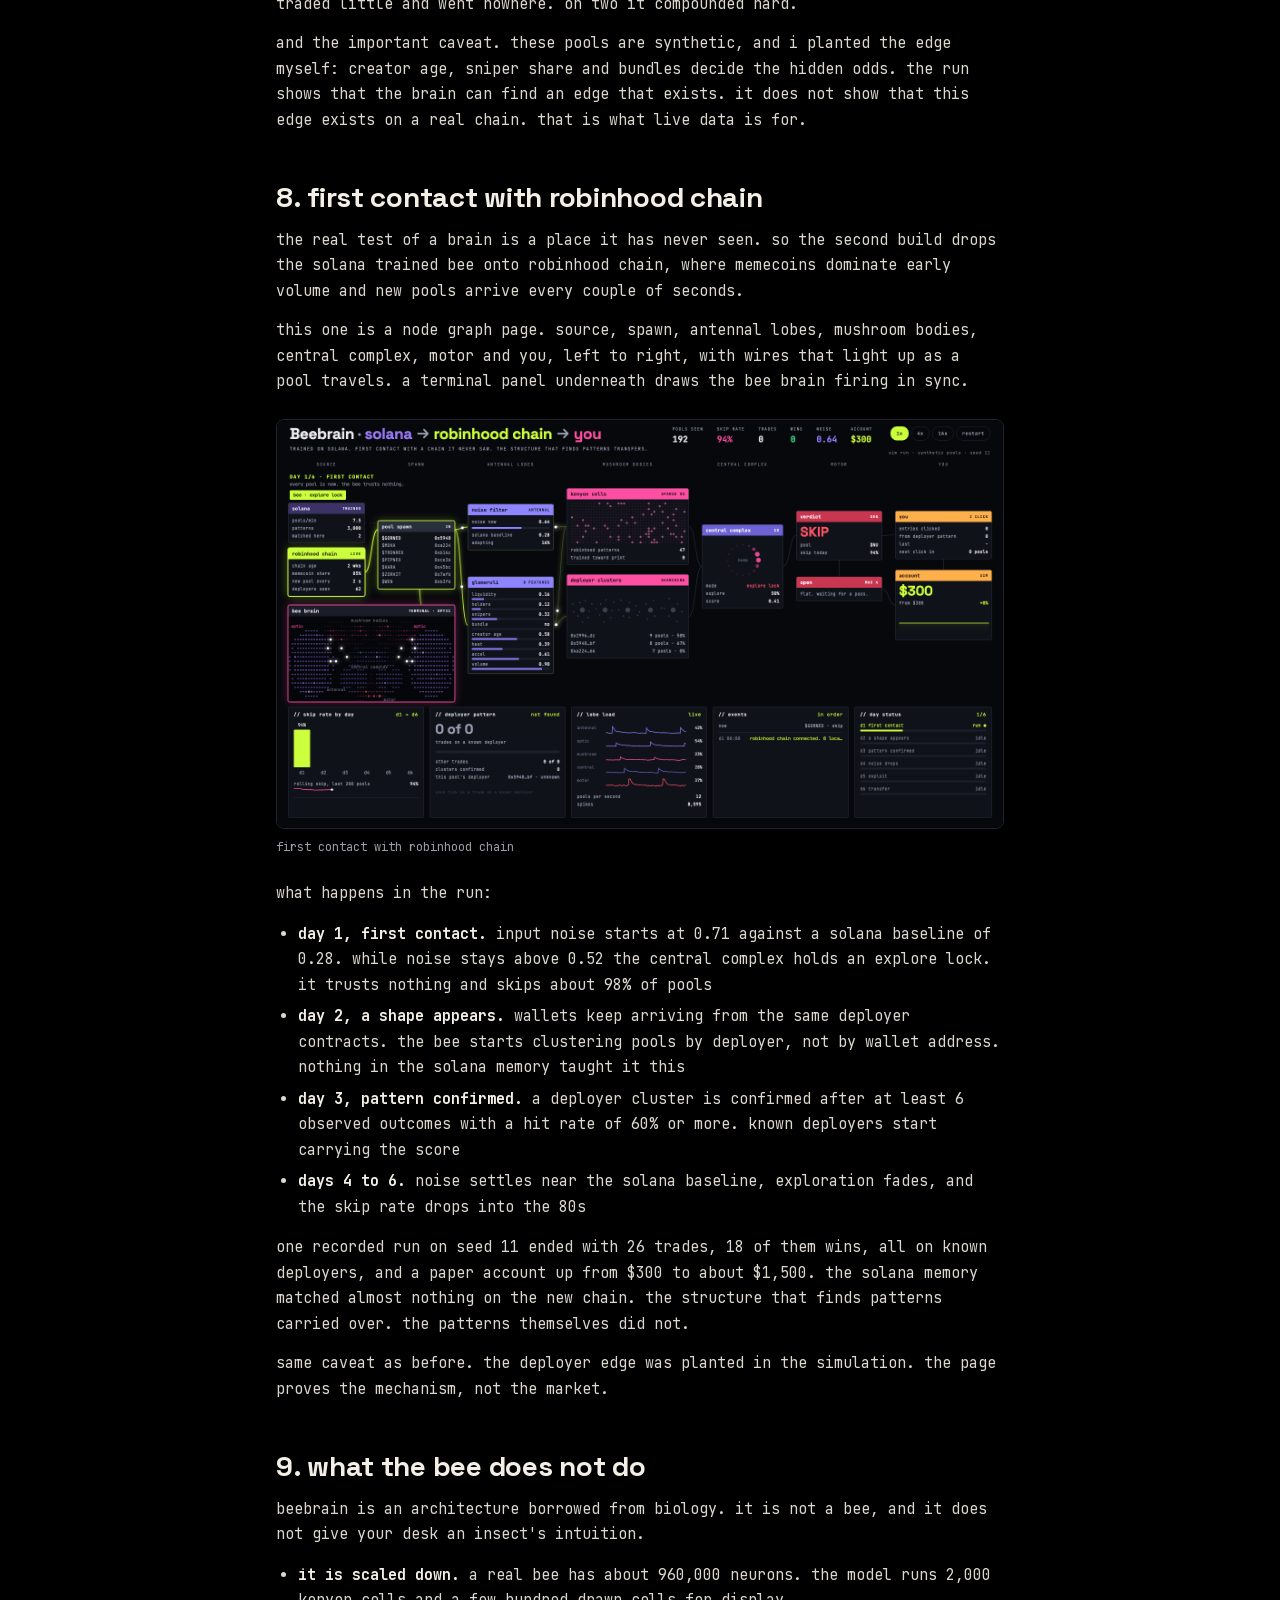
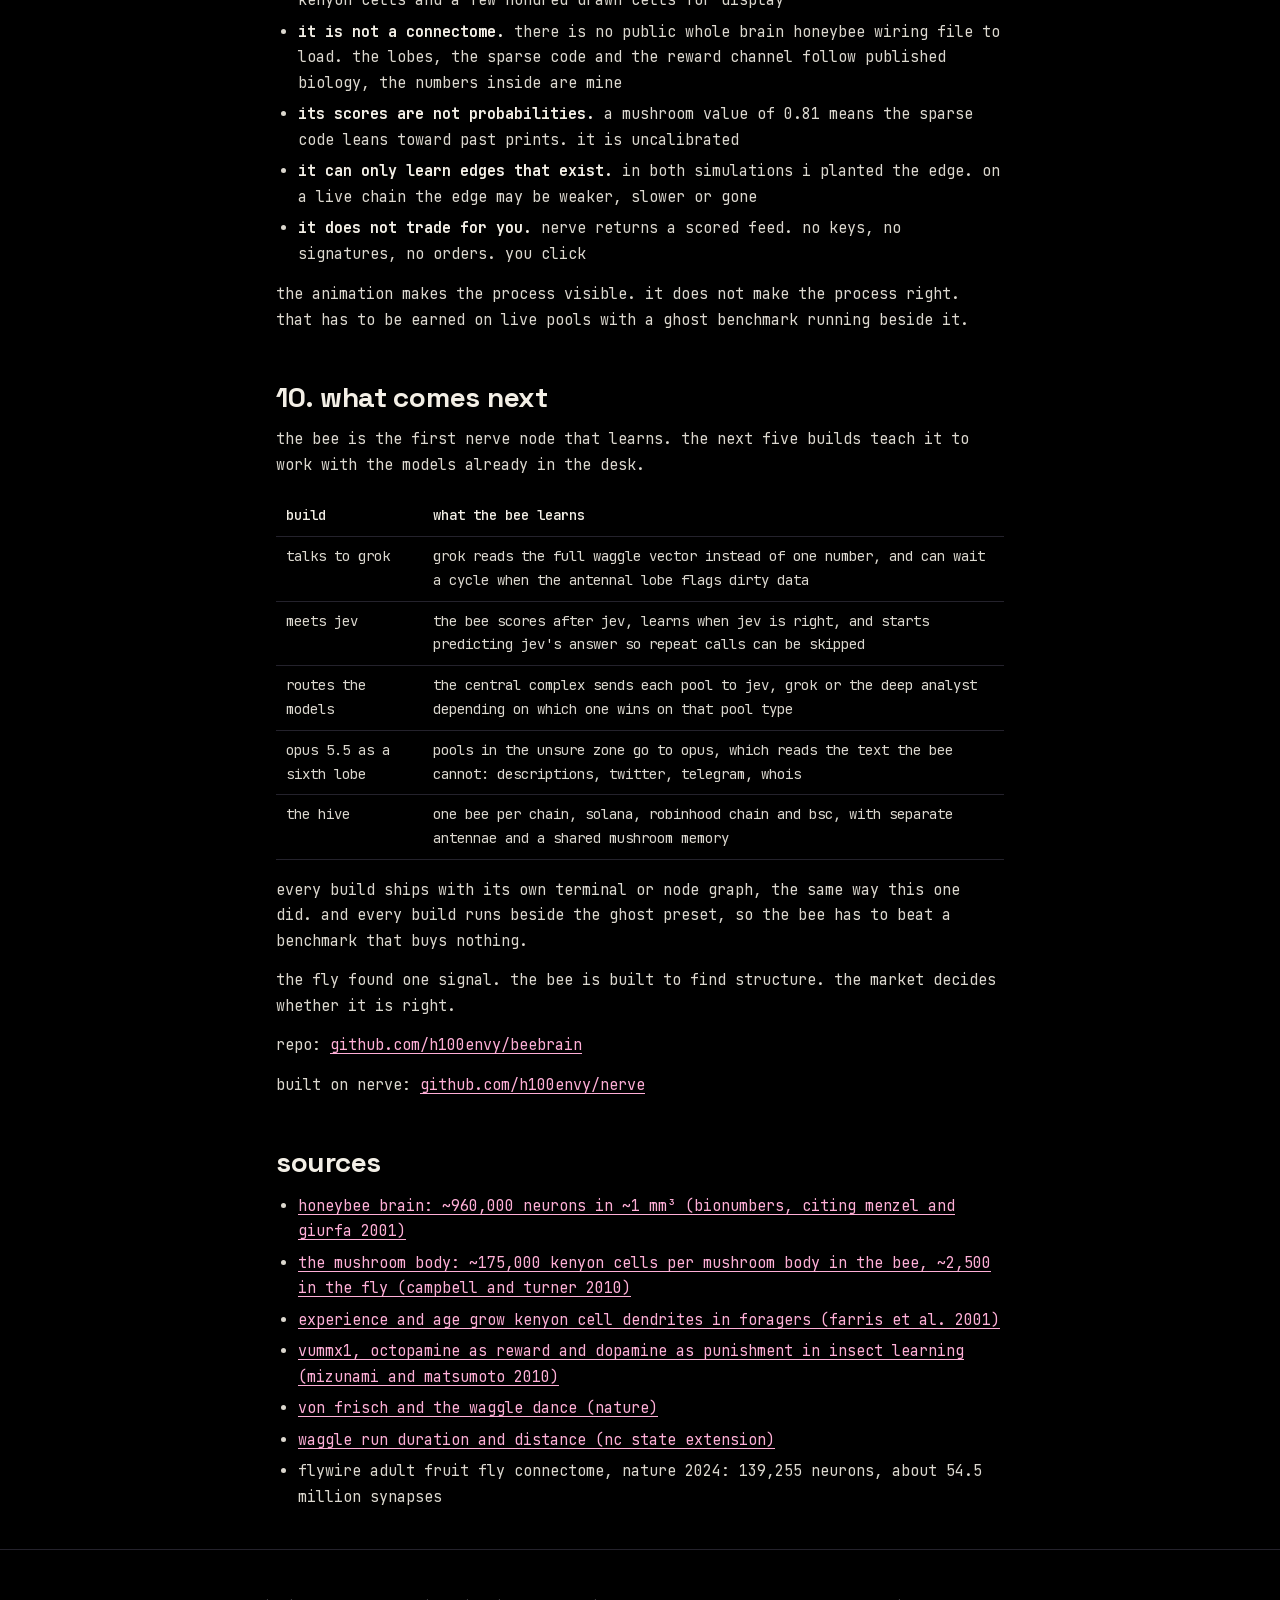
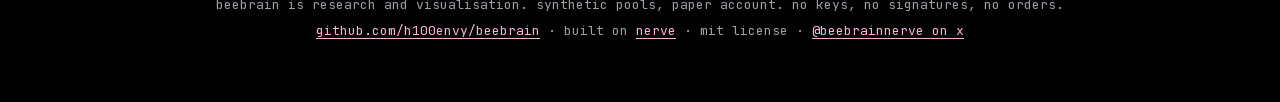
==== commit d1d0ca69: "readme: the 3d brain, the lobe strip, and @beebrainnerve on x follow badge and quick links at the to" ====
--- a/web/article/index.html
+++ b/web/article/index.html
@@ -17,6 +17,7 @@
 <meta property="og:image:height" content="600">
 <meta property="og:image:alt" content="a honeycomb brain with the BeeBrain wordmark">
 <meta name="twitter:card" content="summary_large_image">
+<meta name="twitter:site" content="@beebrainnerve">
 <meta name="twitter:title" content="BeeBrain · NERVE">
 <meta name="twitter:description" content="a honeybee brain, simulated, scoring memecoin pools inside nerve">
 <meta name="twitter:image" content="https://BEEBRAIN_DOMAIN/assets/brand/cover.png">
@@ -127,7 +128,8 @@
 <footer class="foot">
   <p>beebrain is research and visualisation. synthetic pools, paper account. no keys, no signatures, no orders.</p>
   <p><a href="https://github.com/h100envy/beebrain">github.com/h100envy/beebrain</a>
-     · built on <a href="https://github.com/h100envy/nerve">nerve</a> · mit license</p>
+     · built on <a href="https://github.com/h100envy/nerve">nerve</a> · mit license
+     · <a href="https://x.com/beebrainnerve">@beebrainnerve on x</a></p>
 </footer>
 </body>
 </html>
